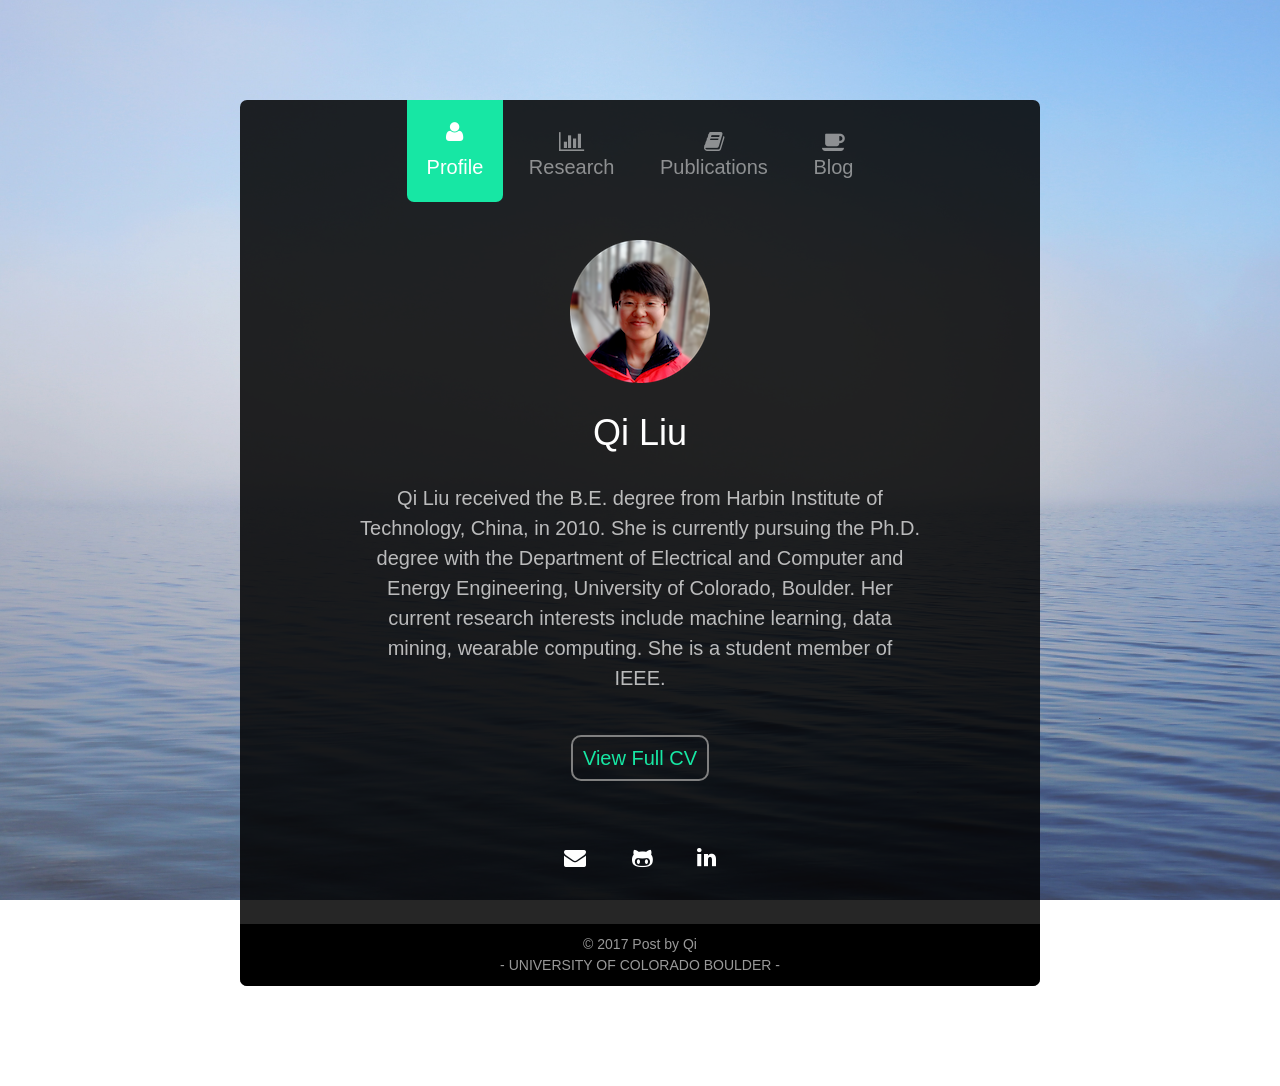
==== index.html @ c2b2d117 "qi web" ====
<!DOCTYPE html>
<!--[if lt IE 7]>      <html class="no-js lt-ie9 lt-ie8 lt-ie7"> <![endif]-->
<!--[if IE 7]>         <html class="no-js lt-ie9 lt-ie8"> <![endif]-->
<!--[if IE 8]>         <html class="no-js lt-ie9"> <![endif]-->
<!--[if gt IE 8]><!-->
<html class="no-js" lang="en">
<!--<![endif]-->

<head>
	<meta charset="utf-8">
	<meta http-equiv="X-UA-Compatible" content="IE=edge">
	<title>Qi Liu</title>
	<meta name="viewport" content="width=device-width, initial-scale=1">
	<!--
	<meta name="description" content="Free HTML5 Website Template by FreeHTML5.co" />
	<meta name="keywords" content="free html5, free template, free bootstrap, free website template, html5, css3, mobile first, responsive" />
	<meta name="author" content="FreeHTML5.co" />
	 -->

	<!-- Facebook and Twitter integration
	<meta property="og:title" content="" />
	<meta property="og:image" content="" />
	<meta property="og:url" content="" />
	<meta property="og:site_name" content="" />
	<meta property="og:description" content="" />
	<meta name="twitter:title" content="" />
	<meta name="twitter:image" content="" />
	<meta name="twitter:url" content="" />
	<meta name="twitter:card" content="" />
	-->

	<!-- Place favicon.ico and apple-touch-icon.png in the root directory -->
	<link rel="shortcut icon" href="images/bunny.png">

	<!-- <link href='https://fonts.googleapis.com/css?family=Work+Sans:400,300,600,400italic,700' rel='stylesheet' type='text/css'> -->

	<!-- Animate.css -->
	<link rel="stylesheet" href="css/animate.css">
	<!-- Icomoon Icon Fonts-->
	<link rel="stylesheet" href="css/icomoon.css">
	<!-- Bootstrap  -->
	<link rel="stylesheet" href="css/bootstrap.css">
	<!-- Theme style  -->
	<link rel="stylesheet" href="css/style.css">
	<!--  DIY style-->
	<link rel="stylesheet" href="css/diy.css">

	<!-- Modernizr JS -->
	<script src="js/modernizr-2.6.2.min.js"></script>
	<!-- FOR IE9 below -->
	<!--[if lt IE 9]>
	<script src="js/respond.min.js"></script>
	<![endif]-->

</head>

<body style="background-image: url(images/bg5.jpg);">

	<div id="fh5co-main">
		<div class="fh5co-tab-wrap">
			<ul class="fh5co-tab-menu">
				<li class="active"><a href="#" data-tab="1"><span class="icon icon-user"></span><span class="menu-text">Profile</span></a></li>
				<li><a href="#" data-tab="2"><span class="icon icon-bar-chart"></span><span class="menu-text">Research</span></a></li>
				<li><a href="#" data-tab="3"><span class="icon icon-book"></span><span class="menu-text">Publications</span></a></li>
				<li><a href="#" data-tab="4" data-pie="yes"><span class="icon icon-coffee"></span><span class="menu-text">Blog</span></a></li>
			</ul>

			<!--  ------------------------------------profile section-----------------------------------------  -->
			<div class="fh5co-tab-content active" data-content="1">
				<div class="fh5co-content-inner text-center">
					<div id="aboutMe" class="row row-bottom-padded-sm">
						<div class="col-md-12">
							<figure>
								<img src="images/profile_img.png" alt="profile image">
							</figure>
							<h1>Qi Liu</h1>
							<p>Qi Liu received the B.E. degree from Harbin Institute of Technology, China, in 2010. She is currently
								pursuing the Ph.D. degree with the Department of Electrical and Computer and Energy Engineering,
								University of Colorado, Boulder. Her current research interests include machine learning, data
								mining, wearable computing. She is a student member of IEEE.</p>
						</div>
					</div>
					<div id="cv_row" class="row">
						<div class="col-md-12 fh5co-counter">
							<a id="cv" href="Qi_Resume.pdf" target="_blank">View Full CV</a>
							<!-- <div class="fh5co-number fh5co-left">10</div>
							<div class="fh5co-text">
								<h3 class="border-bottom">Years of experience in Web Design</h3>
								<p>Far far away, behind the word mountains, far from the countries.</p>
							</div> -->
						</div>
					</div>
					<ul id="social_section" class="fh5co-social">
						<li><a href="mailto: qi.liu@colorado.edu"><i class="icon-envelope"></i></a></li>
						<li><a href="https://github.com/mira67" target="_blank"><i class="icon-github-alt"></i></a></li>
						<li><a href="https://www.linkedin.com/in/67liu/" target="_blank"><i class="icon-linkedin"></i></a></li>
					</ul>
				</div>
			</div>
			<!--  -----------------------------------------------research section---------------------------------------------------------------------- -->
			<div class="fh5co-tab-content" data-content="2">
				<div class="fh5co-content-inner">
					<div class="row">
						<div class="col-md-12">
							<p id="words">"If we knew what we were doing, it wouldn't be called research, would it?"<br> - Albert Einstein</p>

							<div class="fh5co-feature">
								<div class="fh5co-icon">
									<i class="icon-leaf"></i>
								</div>
								<div class="fh5co-text">
									<h2>2016-2017</h2>
									<h3 id="research1_h3" class="researches_h3">ANOMALY DETECTION AND IN LARGE-SCALE PHOTOVOLTAIC SYSTEMS</h3>
									<p id="research1" class="research_summary">Accurate anomaly diagnosis is essential for reducing operation and maintenance cost, while improving
										safety and reliability of large-scale photovoltaic (PV) systems. Although many methods have
										been proposed, they either require extra sensing devices or suffer from high false alarm rates.
										In this work, we present a cost-effective hierarchical context-aware method for string-level
										anomaly diagnosis in large-scale PV systems. The proposed approach is based on unsupervised
										machine learning techniques and requires no additional hardware support beyond widely adopted
										supervisory control and data acquisition (SCADA) system. The effectiveness and efficiency of
										our proposed approach are evaluated with a 40 MW PV system. The experimental results demonstrate
										that the proposed approach can support string-level anomaly diagnosis with high accuracy and
										provide sufficient lead time for daily maintenance.
										<img class="research_img" src="images/pvsystem.jpg">
										<img class="research_img" src="images/framework.jpg">
									</p>
								</div>
							</div>

							<div class="fh5co-feature">
								<div class="fh5co-icon">
									<i class="icon-leaf"></i>
								</div>
								<div class="fh5co-text">
									<h2>2015-2016</h2>
									<h3 id="research2_h3" class="researches_h3">CONDENSATE DATABASE FOR EFFICIENT ANOMALY DETECTION AND QUALITY
										 ASSURANCE OF MASSIVE REMOTELY SENSED DATA</h3>
									<p id="research2" class="research_summary">Massive amounts of remotely sensed data are being generated at an unprecedented rate, offering
										new opportunities for data-driven scientific discovery. However, due to the sheer volume of
										remotely sensed data and the lack of effective data analytics tools, most data remain in the
										dark, with little to no quality assurance and limited access to high-level analytical tools.
										Anomaly detection, which aims to find scenarios that differ from the norm, is of particular
										importance when analyzing remotely sensed data. However, most previous work has focused on
										identifying individual anomalies, and required prior knowledge of the ground truth for supervised
										learning. In this work, we propose an unsupervised anomaly detection framework that requires
										no prior knowledge and is capable of detecting anomalous events, which we define as groups
										of outlier objects differing contextually from their spatial and temporal neighbors. We demonstrate
										the effectiveness and efficiency of the proposed framework using two satellite datasets. With
										this framework, we have successfully identified significant data quality issues and natural
										events that were subsequently validated by domain experts.
										<img class="research_img" src="images/anomalytypes.jpg">
									</p>
								</div>
							</div>

							<div class="fh5co-feature">
								<div class="fh5co-icon">
									<i class="icon-leaf"></i>
								</div>
								<div class="fh5co-text">
									<h2>2013-2015</h2>
									<h3 id="research3_h3" class="researches_h3">LOW-POWER DESIGN FOR WEARABLES</h3>
									<p id="research3" class="research_summary">Wearables target one order of magnitude form factor reduction compared with mainstream mobile
										phones, and offer the potential of providing ubiquitous, personalized services to end users.
										However, aggressive reduction in size imposes serious limits on battery capacity for wearable
										devices. In this work, we address the energy challenges faced by wearable sensing technologies,
										with a primary focus on the most widely used wearable sensors: MEMS-based inertial measurement
										units (IMUs), such as accelerometers and gyroscopes. We first discuss technologies needed to
										solve the power and energy consumption challenges for wearables and then propose two data processing
										schemes using collaborative processing and compressive sensing to reduce power consumption
										for wearables. The effectiveness of the proposed data processing schemes is evaluated using
										the application of quaternion computation. The result shows that compressive sensing reduces
										wearable device power use by 47%, collaborative processing reduces energy consumption by 54%.<br>										Miniature MEMS-based motion sensors enable portable high-precision kinematic analysis, but
										suffer from high energy consumption hence short battery lifetime, especially for continued
										online analysis for running. This paper presents Gazelle, a wearable online analysis system
										for running that is compact, lightweight, accurate, and highly energy efficient; intended for
										runners of all levels. To enable long-term maintenance-free mobile analysis for running, Sparse
										Adaptive Sensing (SAS) is proposed, which selectively identifies the best sampling points to
										maintain high accuracy while greatly reducing sensing and analysis energy overheads. Experimental
										results demonstrate 97.7% accuracy with 76.9% to 99% reduced energy consumption (83.6% average
										reduction under real-world testing) – a one-order-of-magnitude improvement over existing solutions.
										SAS enables > 200 days of continuous high-precision operation using only a coin-cell battery.
										<img class="research_img" src="images/architecture.jpg">
									</p>
								</div>
							</div>

						</div>

					</div>
				</div>
			</div>
			<!-- ---------------------------------------------publication section----------------------------------------------------------------------- -->
			<div class="fh5co-tab-content" data-content="3">
				<div class="fh5co-content-inner">
					<div class="row">
						<div class="col-md-12">

							<h3><a id="publications" href="https://scholar.google.com/citations?user=LMJOBscAAAAJ&hl=en" target="_blank">Google Scholar</a></h3>

							<div class="fh5co-feature">
								<div class="fh5co-icon">
									<i class="icon-pencil"></i>
								</div>
								<div class="fh5co-text">
									<h2>Sept 2017</h2>
									<p class="publications_title">Gazelle: Energy-Efficient Wearable Analysis for Running</p>
								</div>
							</div>

							<div class="fh5co-feature">
								<div class="fh5co-icon">
									<i class="icon-pencil"></i>
								</div>
								<div class="fh5co-text">
									<h2>Apr 2017</h2>
									<p class="publications_title">Applying High-Resolution Visible Imagery to Satellite Melt Pond Fraction Retrieval: A Neural
										Network Approach</p>
								</div>
							</div>

							<div class="fh5co-feature">
								<div class="fh5co-icon">
									<i class="icon-pencil"></i>
								</div>
								<div class="fh5co-text">
									<h2>Feb 2017</h2>
									<p class="publications_title">Unsupervised detection of contextual anomaly in remotely sensed data</p>
								</div>
							</div>

							<div class="fh5co-feature">
								<div class="fh5co-icon">
									<i class="icon-pencil"></i>
								</div>
								<div class="fh5co-text">
									<h2>Feb 2016</h2>
									<p class="publications_title">Demonstrating Condensed Massive Satellite Datasets for Rapid Data Exploration: The MODIS Land
										Surface Temperatures of Antarctica</p>
								</div>
							</div>

							<div class="fh5co-feature">
								<div class="fh5co-icon">
									<i class="icon-pencil"></i>
								</div>
								<div class="fh5co-text">
									<h2>Feb 2016</h2>
									<p class="publications_title">An Unsupervised Anomalous Event Detection and Interactive Analysis Framework for Large-scale
										Satellite Data</p>
								</div>
							</div>

							<div class="fh5co-feature">
								<div class="fh5co-icon">
									<i class="icon-pencil"></i>
								</div>
								<div class="fh5co-text">
									<h2>Dec 2015</h2>
									<p class="publications_title">Condensing Massive Satellite Datasets For Rapid Interactive Analysis</p>
								</div>
							</div>

							<div class="fh5co-feature">
								<div class="fh5co-icon">
									<i class="icon-pencil"></i>
								</div>
								<div class="fh5co-text">
									<h2>Jan 2015</h2>
									<p class="publications_title">Data sensing and analysis: Challenges for wearables</p>
								</div>
							</div>

							<div class="fh5co-feature">
								<div class="fh5co-icon">
									<i class="icon-pencil"></i>
								</div>
								<div class="fh5co-text">
									<h2>Dec 2014</h2>
									<p class="publications_title">The Condensate Database for Big Data Analysis</p>
								</div>
							</div>

							<div class="fh5co-feature">
								<div class="fh5co-icon">
									<i class="icon-pencil"></i>
								</div>
								<div class="fh5co-text">
									<h2>Feb 2011</h2>
									<p class="publications_title">Olfaction and hearing based mobile robot navigation for odor/sound source search</p>
								</div>
							</div>

							<div class="fh5co-feature">
								<div class="fh5co-icon">
									<i class="icon-pencil"></i>
								</div>
								<div class="fh5co-text">
									<h2>Jan 2011</h2>
									<p class="publications_title">A wireless electronic nose system using a Fe2O3 gas sensing array and least squares support
										vector regression</p>
								</div>
							</div>

						</div>

					</div>
				</div>
			</div>
			<!--  -------------------------------------------------------blog section------------------------------------------------------------ -->
			<div class="fh5co-tab-content" data-content="4">
				<div class="fh5co-content-inner">
					<div class="row">
						<div>
							<p>Feb 9, 2017</p>
							<h3>My Daddy Said:</h3>
							<p><i>"胸如浩海, 心若止水, 进则有度, 退则有序, 体为本."</i></p>
						</div>
					</div>
				</div>
			</div>
		</div>
		<!-- ------------------------------footer---------------------------------------------------  -->
		<footer id="fh5co-footer">
			<div class="row">
				<div class="col-md-6 col-md-offset-3 text-center">
					<small>
						<p id="cu">&copy; 2017 Post by Qi<br>
						- UNIVERSITY OF COLORADO BOULDER -</p>
					</small>
				</div>
			</div>
		</footer>
	</div>

	<!-- jQuery -->
	<script src="js/jquery.min.js"></script>
	<!-- jQuery Easing -->
	<script src="js/jquery.easing.1.3.js"></script>
	<!-- Bootstrap -->
	<script src="js/bootstrap.min.js"></script>
	<!-- Waypoints -->
	<script src="js/jquery.waypoints.min.js"></script>
	<!-- Easy PieChart -->
	<script src="js/jquery.easypiechart.min.js"></script>
	<!-- MAIN JS -->
	<script src="js/main.js"></script>
	<!-- diy js -->
	<script type="text/javascript" src="js/diy.js"></script>

</body>

</html>
---- css/icomoon.css ----
@font-face {
    font-family: 'icomoon';
    src:    url('fonts/icomoon.eot?195opb');
    src:    url('fonts/icomoon.eot?195opb#iefix') format('embedded-opentype'),
        url('fonts/icomoon.ttf?195opb') format('truetype'),
        url('fonts/icomoon.woff?195opb') format('woff'),
        url('fonts/icomoon.svg?195opb#icomoon') format('svg');
    font-weight: normal;
    font-style: normal;
}

[class^="icon-"], [class*=" icon-"] {
    /* use !important to prevent issues with browser extensions that change fonts */
    font-family: 'icomoon' !important;
    speak: none;
    font-style: normal;
    font-weight: normal;
    font-variant: normal;
    text-transform: none;
    line-height: 1;

    /* Better Font Rendering =========== */
    -webkit-font-smoothing: antialiased;
    -moz-osx-font-smoothing: grayscale;
}

.icon-glass:before {
    content: "\f000";
}
.icon-music:before {
    content: "\f001";
}
.icon-search:before {
    content: "\f002";
}
.icon-envelope-o:before {
    content: "\f003";
}
.icon-heart:before {
    content: "\f004";
}
.icon-star:before {
    content: "\f005";
}
.icon-star-o:before {
    content: "\f006";
}
.icon-user:before {
    content: "\f007";
}
.icon-film:before {
    content: "\f008";
}
.icon-th-large:before {
    content: "\f009";
}
.icon-th:before {
    content: "\f00a";
}
.icon-th-list:before {
    content: "\f00b";
}
.icon-check:before {
    content: "\f00c";
}
.icon-close:before {
    content: "\f00d";
}
.icon-remove:before {
    content: "\f00d";
}
.icon-times:before {
    content: "\f00d";
}
.icon-search-plus:before {
    content: "\f00e";
}
.icon-search-minus:before {
    content: "\f010";
}
.icon-power-off:before {
    content: "\f011";
}
.icon-signal:before {
    content: "\f012";
}
.icon-cog:before {
    content: "\f013";
}
.icon-gear:before {
    content: "\f013";
}
.icon-trash-o:before {
    content: "\f014";
}
.icon-home:before {
    content: "\f015";
}
.icon-file-o:before {
    content: "\f016";
}
.icon-clock-o:before {
    content: "\f017";
}
.icon-road:before {
    content: "\f018";
}
.icon-download:before {
    content: "\f019";
}
.icon-arrow-circle-o-down:before {
    content: "\f01a";
}
.icon-arrow-circle-o-up:before {
    content: "\f01b";
}
.icon-inbox:before {
    content: "\f01c";
}
.icon-play-circle-o:before {
    content: "\f01d";
}
.icon-repeat:before {
    content: "\f01e";
}
.icon-rotate-right:before {
    content: "\f01e";
}
.icon-refresh:before {
    content: "\f021";
}
.icon-list-alt:before {
    content: "\f022";
}
.icon-lock:before {
    content: "\f023";
}
.icon-flag:before {
    content: "\f024";
}
.icon-headphones:before {
    content: "\f025";
}
.icon-volume-off:before {
    content: "\f026";
}
.icon-volume-down:before {
    content: "\f027";
}
.icon-volume-up:before {
    content: "\f028";
}
.icon-qrcode:before {
    content: "\f029";
}
.icon-barcode:before {
    content: "\f02a";
}
.icon-tag:before {
    content: "\f02b";
}
.icon-tags:before {
    content: "\f02c";
}
.icon-book:before {
    content: "\f02d";
}
.icon-bookmark:before {
    content: "\f02e";
}
.icon-print:before {
    content: "\f02f";
}
.icon-camera:before {
    content: "\f030";
}
.icon-font:before {
    content: "\f031";
}
.icon-bold:before {
    content: "\f032";
}
.icon-italic:before {
    content: "\f033";
}
.icon-text-height:before {
    content: "\f034";
}
.icon-text-width:before {
    content: "\f035";
}
.icon-align-left:before {
    content: "\f036";
}
.icon-align-center:before {
    content: "\f037";
}
.icon-align-right:before {
    content: "\f038";
}
.icon-align-justify:before {
    content: "\f039";
}
.icon-list:before {
    content: "\f03a";
}
.icon-dedent:before {
    content: "\f03b";
}
.icon-outdent:before {
    content: "\f03b";
}
.icon-indent:before {
    content: "\f03c";
}
.icon-video-camera:before {
    content: "\f03d";
}
.icon-image:before {
    content: "\f03e";
}
.icon-photo:before {
    content: "\f03e";
}
.icon-picture-o:before {
    content: "\f03e";
}
.icon-pencil:before {
    content: "\f040";
}
.icon-map-marker:before {
    content: "\f041";
}
.icon-adjust:before {
    content: "\f042";
}
.icon-tint:before {
    content: "\f043";
}
.icon-edit:before {
    content: "\f044";
}
.icon-pencil-square-o:before {
    content: "\f044";
}
.icon-share-square-o:before {
    content: "\f045";
}
.icon-check-square-o:before {
    content: "\f046";
}
.icon-arrows:before {
    content: "\f047";
}
.icon-step-backward:before {
    content: "\f048";
}
.icon-fast-backward:before {
    content: "\f049";
}
.icon-backward:before {
    content: "\f04a";
}
.icon-play:before {
    content: "\f04b";
}
.icon-pause:before {
    content: "\f04c";
}
.icon-stop:before {
    content: "\f04d";
}
.icon-forward:before {
    content: "\f04e";
}
.icon-fast-forward:before {
    content: "\f050";
}
.icon-step-forward:before {
    content: "\f051";
}
.icon-eject:before {
    content: "\f052";
}
.icon-chevron-left:before {
    content: "\f053";
}
.icon-chevron-right:before {
    content: "\f054";
}
.icon-plus-circle:before {
    content: "\f055";
}
.icon-minus-circle:before {
    content: "\f056";
}
.icon-times-circle:before {
    content: "\f057";
}
.icon-check-circle:before {
    content: "\f058";
}
.icon-question-circle:before {
    content: "\f059";
}
.icon-info-circle:before {
    content: "\f05a";
}
.icon-crosshairs:before {
    content: "\f05b";
}
.icon-times-circle-o:before {
    content: "\f05c";
}
.icon-check-circle-o:before {
    content: "\f05d";
}
.icon-ban:before {
    content: "\f05e";
}
.icon-arrow-left:before {
    content: "\f060";
}
.icon-arrow-right:before {
    content: "\f061";
}
.icon-arrow-up:before {
    content: "\f062";
}
.icon-arrow-down:before {
    content: "\f063";
}
.icon-mail-forward:before {
    content: "\f064";
}
.icon-share:before {
    content: "\f064";
}
.icon-expand:before {
    content: "\f065";
}
.icon-compress:before {
    content: "\f066";
}
.icon-plus:before {
    content: "\f067";
}
.icon-minus:before {
    content: "\f068";
}
.icon-asterisk:before {
    content: "\f069";
}
.icon-exclamation-circle:before {
    content: "\f06a";
}
.icon-gift:before {
    content: "\f06b";
}
.icon-leaf:before {
    content: "\f06c";
}
.icon-fire:before {
    content: "\f06d";
}
.icon-eye:before {
    content: "\f06e";
}
.icon-eye-slash:before {
    content: "\f070";
}
.icon-exclamation-triangle:before {
    content: "\f071";
}
.icon-warning:before {
    content: "\f071";
}
.icon-plane:before {
    content: "\f072";
}
.icon-calendar:before {
    content: "\f073";
}
.icon-random:before {
    content: "\f074";
}
.icon-comment:before {
    content: "\f075";
}
.icon-magnet:before {
    content: "\f076";
}
.icon-chevron-up:before {
    content: "\f077";
}
.icon-chevron-down:before {
    content: "\f078";
}
.icon-retweet:before {
    content: "\f079";
}
.icon-shopping-cart:before {
    content: "\f07a";
}
.icon-folder:before {
    content: "\f07b";
}
.icon-folder-open:before {
    content: "\f07c";
}
.icon-arrows-v:before {
    content: "\f07d";
}
.icon-arrows-h:before {
    content: "\f07e";
}
.icon-bar-chart:before {
    content: "\f080";
}
.icon-bar-chart-o:before {
    content: "\f080";
}
.icon-twitter-square:before {
    content: "\f081";
}
.icon-facebook-square:before {
    content: "\f082";
}
.icon-camera-retro:before {
    content: "\f083";
}
.icon-key:before {
    content: "\f084";
}
.icon-cogs:before {
    content: "\f085";
}
.icon-gears:before {
    content: "\f085";
}
.icon-comments:before {
    content: "\f086";
}
.icon-thumbs-o-up:before {
    content: "\f087";
}
.icon-thumbs-o-down:before {
    content: "\f088";
}
.icon-star-half:before {
    content: "\f089";
}
.icon-heart-o:before {
    content: "\f08a";
}
.icon-sign-out:before {
    content: "\f08b";
}
.icon-linkedin-square:before {
    content: "\f08c";
}
.icon-thumb-tack:before {
    content: "\f08d";
}
.icon-external-link:before {
    content: "\f08e";
}
.icon-sign-in:before {
    content: "\f090";
}
.icon-trophy:before {
    content: "\f091";
}
.icon-github-square:before {
    content: "\f092";
}
.icon-upload:before {
    content: "\f093";
}
.icon-lemon-o:before {
    content: "\f094";
}
.icon-phone:before {
    content: "\f095";
}
.icon-square-o:before {
    content: "\f096";
}
.icon-bookmark-o:before {
    content: "\f097";
}
.icon-phone-square:before {
    content: "\f098";
}
.icon-twitter:before {
    content: "\f099";
}
.icon-facebook:before {
    content: "\f09a";
}
.icon-facebook-f:before {
    content: "\f09a";
}
.icon-github:before {
    content: "\f09b";
}
.icon-unlock:before {
    content: "\f09c";
}
.icon-credit-card:before {
    content: "\f09d";
}
.icon-feed:before {
    content: "\f09e";
}
.icon-rss:before {
    content: "\f09e";
}
.icon-hdd-o:before {
    content: "\f0a0";
}
.icon-bullhorn:before {
    content: "\f0a1";
}
.icon-bell-o:before {
    content: "\f0a2";
}
.icon-certificate:before {
    content: "\f0a3";
}
.icon-hand-o-right:before {
    content: "\f0a4";
}
.icon-hand-o-left:before {
    content: "\f0a5";
}
.icon-hand-o-up:before {
    content: "\f0a6";
}
.icon-hand-o-down:before {
    content: "\f0a7";
}
.icon-arrow-circle-left:before {
    content: "\f0a8";
}
.icon-arrow-circle-right:before {
    content: "\f0a9";
}
.icon-arrow-circle-up:before {
    content: "\f0aa";
}
.icon-arrow-circle-down:before {
    content: "\f0ab";
}
.icon-globe:before {
    content: "\f0ac";
}
.icon-wrench:before {
    content: "\f0ad";
}
.icon-tasks:before {
    content: "\f0ae";
}
.icon-filter:before {
    content: "\f0b0";
}
.icon-briefcase:before {
    content: "\f0b1";
}
.icon-arrows-alt:before {
    content: "\f0b2";
}
.icon-group:before {
    content: "\f0c0";
}
.icon-users:before {
    content: "\f0c0";
}
.icon-chain:before {
    content: "\f0c1";
}
.icon-link:before {
    content: "\f0c1";
}
.icon-cloud:before {
    content: "\f0c2";
}
.icon-flask:before {
    content: "\f0c3";
}
.icon-cut:before {
    content: "\f0c4";
}
.icon-scissors:before {
    content: "\f0c4";
}
.icon-copy:before {
    content: "\f0c5";
}
.icon-files-o:before {
    content: "\f0c5";
}
.icon-paperclip:before {
    content: "\f0c6";
}
.icon-floppy-o:before {
    content: "\f0c7";
}
.icon-save:before {
    content: "\f0c7";
}
.icon-square:before {
    content: "\f0c8";
}
.icon-bars:before {
    content: "\f0c9";
}
.icon-navicon:before {
    content: "\f0c9";
}
.icon-reorder:before {
    content: "\f0c9";
}
.icon-list-ul:before {
    content: "\f0ca";
}
.icon-list-ol:before {
    content: "\f0cb";
}
.icon-strikethrough:before {
    content: "\f0cc";
}
.icon-underline:before {
    content: "\f0cd";
}
.icon-table:before {
    content: "\f0ce";
}
.icon-magic:before {
    content: "\f0d0";
}
.icon-truck:before {
    content: "\f0d1";
}
.icon-pinterest:before {
    content: "\f0d2";
}
.icon-pinterest-square:before {
    content: "\f0d3";
}
.icon-google-plus-square:before {
    content: "\f0d4";
}
.icon-google-plus:before {
    content: "\f0d5";
}
.icon-money:before {
    content: "\f0d6";
}
.icon-caret-down:before {
    content: "\f0d7";
}
.icon-caret-up:before {
    content: "\f0d8";
}
.icon-caret-left:before {
    content: "\f0d9";
}
.icon-caret-right:before {
    content: "\f0da";
}
.icon-columns:before {
    content: "\f0db";
}
.icon-sort:before {
    content: "\f0dc";
}
.icon-unsorted:before {
    content: "\f0dc";
}
.icon-sort-desc:before {
    content: "\f0dd";
}
.icon-sort-down:before {
    content: "\f0dd";
}
.icon-sort-asc:before {
    content: "\f0de";
}
.icon-sort-up:before {
    content: "\f0de";
}
.icon-envelope:before {
    content: "\f0e0";
}
.icon-linkedin:before {
    content: "\f0e1";
}
.icon-rotate-left:before {
    content: "\f0e2";
}
.icon-undo:before {
    content: "\f0e2";
}
.icon-gavel:before {
    content: "\f0e3";
}
.icon-legal:before {
    content: "\f0e3";
}
.icon-dashboard:before {
    content: "\f0e4";
}
.icon-tachometer:before {
    content: "\f0e4";
}
.icon-comment-o:before {
    content: "\f0e5";
}
.icon-comments-o:before {
    content: "\f0e6";
}
.icon-bolt:before {
    content: "\f0e7";
}
.icon-flash:before {
    content: "\f0e7";
}
.icon-sitemap:before {
    content: "\f0e8";
}
.icon-umbrella:before {
    content: "\f0e9";
}
.icon-clipboard:before {
    content: "\f0ea";
}
.icon-paste:before {
    content: "\f0ea";
}
.icon-lightbulb-o:before {
    content: "\f0eb";
}
.icon-exchange:before {
    content: "\f0ec";
}
.icon-cloud-download:before {
    content: "\f0ed";
}
.icon-cloud-upload:before {
    content: "\f0ee";
}
.icon-user-md:before {
    content: "\f0f0";
}
.icon-stethoscope:before {
    content: "\f0f1";
}
.icon-suitcase:before {
    content: "\f0f2";
}
.icon-bell:before {
    content: "\f0f3";
}
.icon-coffee:before {
    content: "\f0f4";
}
.icon-cutlery:before {
    content: "\f0f5";
}
.icon-file-text-o:before {
    content: "\f0f6";
}
.icon-building-o:before {
    content: "\f0f7";
}
.icon-hospital-o:before {
    content: "\f0f8";
}
.icon-ambulance:before {
    content: "\f0f9";
}
.icon-medkit:before {
    content: "\f0fa";
}
.icon-fighter-jet:before {
    content: "\f0fb";
}
.icon-beer:before {
    content: "\f0fc";
}
.icon-h-square:before {
    content: "\f0fd";
}
.icon-plus-square:before {
    content: "\f0fe";
}
.icon-angle-double-left:before {
    content: "\f100";
}
.icon-angle-double-right:before {
    content: "\f101";
}
.icon-angle-double-up:before {
    content: "\f102";
}
.icon-angle-double-down:before {
    content: "\f103";
}
.icon-angle-left:before {
    content: "\f104";
}
.icon-angle-right:before {
    content: "\f105";
}
.icon-angle-up:before {
    content: "\f106";
}
.icon-angle-down:before {
    content: "\f107";
}
.icon-desktop:before {
    content: "\f108";
}
.icon-laptop:before {
    content: "\f109";
}
.icon-tablet:before {
    content: "\f10a";
}
.icon-mobile:before {
    content: "\f10b";
}
.icon-mobile-phone:before {
    content: "\f10b";
}
.icon-circle-o:before {
    content: "\f10c";
}
.icon-quote-left:before {
    content: "\f10d";
}
.icon-quote-right:before {
    content: "\f10e";
}
.icon-spinner:before {
    content: "\f110";
}
.icon-circle:before {
    content: "\f111";
}
.icon-mail-reply:before {
    content: "\f112";
}
.icon-reply:before {
    content: "\f112";
}
.icon-github-alt:before {
    content: "\f113";
}
.icon-folder-o:before {
    content: "\f114";
}
.icon-folder-open-o:before {
    content: "\f115";
}
.icon-smile-o:before {
    content: "\f118";
}
.icon-frown-o:before {
    content: "\f119";
}
.icon-meh-o:before {
    content: "\f11a";
}
.icon-gamepad:before {
    content: "\f11b";
}
.icon-keyboard-o:before {
    content: "\f11c";
}
.icon-flag-o:before {
    content: "\f11d";
}
.icon-flag-checkered:before {
    content: "\f11e";
}
.icon-terminal:before {
    content: "\f120";
}
.icon-code:before {
    content: "\f121";
}
.icon-mail-reply-all:before {
    content: "\f122";
}
.icon-reply-all:before {
    content: "\f122";
}
.icon-star-half-empty:before {
    content: "\f123";
}
.icon-star-half-full:before {
    content: "\f123";
}
.icon-star-half-o:before {
    content: "\f123";
}
.icon-location-arrow:before {
    content: "\f124";
}
.icon-crop:before {
    content: "\f125";
}
.icon-code-fork:before {
    content: "\f126";
}
.icon-chain-broken:before {
    content: "\f127";
}
.icon-unlink:before {
    content: "\f127";
}
.icon-question:before {
    content: "\f128";
}
.icon-info:before {
    content: "\f129";
}
.icon-exclamation:before {
    content: "\f12a";
}
.icon-superscript:before {
    content: "\f12b";
}
.icon-subscript:before {
    content: "\f12c";
}
.icon-eraser:before {
    content: "\f12d";
}
.icon-puzzle-piece:before {
    content: "\f12e";
}
.icon-microphone:before {
    content: "\f130";
}
.icon-microphone-slash:before {
    content: "\f131";
}
.icon-shield:before {
    content: "\f132";
}
.icon-calendar-o:before {
    content: "\f133";
}
.icon-fire-extinguisher:before {
    content: "\f134";
}
.icon-rocket:before {
    content: "\f135";
}
.icon-maxcdn:before {
    content: "\f136";
}
.icon-chevron-circle-left:before {
    content: "\f137";
}
.icon-chevron-circle-right:before {
    content: "\f138";
}
.icon-chevron-circle-up:before {
    content: "\f139";
}
.icon-chevron-circle-down:before {
    content: "\f13a";
}
.icon-html5:before {
    content: "\f13b";
}
.icon-css3:before {
    content: "\f13c";
}
.icon-anchor:before {
    content: "\f13d";
}
.icon-unlock-alt:before {
    content: "\f13e";
}
.icon-bullseye:before {
    content: "\f140";
}
.icon-ellipsis-h:before {
    content: "\f141";
}
.icon-ellipsis-v:before {
    content: "\f142";
}
.icon-rss-square:before {
    content: "\f143";
}
.icon-play-circle:before {
    content: "\f144";
}
.icon-ticket:before {
    content: "\f145";
}
.icon-minus-square:before {
    content: "\f146";
}
.icon-minus-square-o:before {
    content: "\f147";
}
.icon-level-up:before {
    content: "\f148";
}
.icon-level-down:before {
    content: "\f149";
}
.icon-check-square:before {
    content: "\f14a";
}
.icon-pencil-square:before {
    content: "\f14b";
}
.icon-external-link-square:before {
    content: "\f14c";
}
.icon-share-square:before {
    content: "\f14d";
}
.icon-compass:before {
    content: "\f14e";
}
.icon-caret-square-o-down:before {
    content: "\f150";
}
.icon-toggle-down:before {
    content: "\f150";
}
.icon-caret-square-o-up:before {
    content: "\f151";
}
.icon-toggle-up:before {
    content: "\f151";
}
.icon-caret-square-o-right:before {
    content: "\f152";
}
.icon-toggle-right:before {
    content: "\f152";
}
.icon-eur:before {
    content: "\f153";
}
.icon-euro:before {
    content: "\f153";
}
.icon-gbp:before {
    content: "\f154";
}
.icon-dollar:before {
    content: "\f155";
}
.icon-usd:before {
    content: "\f155";
}
.icon-inr:before {
    content: "\f156";
}
.icon-rupee:before {
    content: "\f156";
}
.icon-cny:before {
    content: "\f157";
}
.icon-jpy:before {
    content: "\f157";
}
.icon-rmb:before {
    content: "\f157";
}
.icon-yen:before {
    content: "\f157";
}
.icon-rouble:before {
    content: "\f158";
}
.icon-rub:before {
    content: "\f158";
}
.icon-ruble:before {
    content: "\f158";
}
.icon-krw:before {
    content: "\f159";
}
.icon-won:before {
    content: "\f159";
}
.icon-bitcoin:before {
    content: "\f15a";
}
.icon-btc:before {
    content: "\f15a";
}
.icon-file:before {
    content: "\f15b";
}
.icon-file-text:before {
    content: "\f15c";
}
.icon-sort-alpha-asc:before {
    content: "\f15d";
}
.icon-sort-alpha-desc:before {
    content: "\f15e";
}
.icon-sort-amount-asc:before {
    content: "\f160";
}
.icon-sort-amount-desc:before {
    content: "\f161";
}
.icon-sort-numeric-asc:before {
    content: "\f162";
}
.icon-sort-numeric-desc:before {
    content: "\f163";
}
.icon-thumbs-up:before {
    content: "\f164";
}
.icon-thumbs-down:before {
    content: "\f165";
}
.icon-youtube-square:before {
    content: "\f166";
}
.icon-youtube:before {
    content: "\f167";
}
.icon-xing:before {
    content: "\f168";
}
.icon-xing-square:before {
    content: "\f169";
}
.icon-youtube-play:before {
    content: "\f16a";
}
.icon-dropbox:before {
    content: "\f16b";
}
.icon-stack-overflow:before {
    content: "\f16c";
}
.icon-instagram:before {
    content: "\f16d";
}
.icon-flickr:before {
    content: "\f16e";
}
.icon-adn:before {
    content: "\f170";
}
.icon-bitbucket:before {
    content: "\f171";
}
.icon-bitbucket-square:before {
    content: "\f172";
}
.icon-tumblr:before {
    content: "\f173";
}
.icon-tumblr-square:before {
    content: "\f174";
}
.icon-long-arrow-down:before {
    content: "\f175";
}
.icon-long-arrow-up:before {
    content: "\f176";
}
.icon-long-arrow-left:before {
    content: "\f177";
}
.icon-long-arrow-right:before {
    content: "\f178";
}
.icon-apple:before {
    content: "\f179";
}
.icon-windows:before {
    content: "\f17a";
}
.icon-android:before {
    content: "\f17b";
}
.icon-linux:before {
    content: "\f17c";
}
.icon-dribbble:before {
    content: "\f17d";
}
.icon-skype:before {
    content: "\f17e";
}
.icon-foursquare:before {
    content: "\f180";
}
.icon-trello:before {
    content: "\f181";
}
.icon-female:before {
    content: "\f182";
}
.icon-male:before {
    content: "\f183";
}
.icon-gittip:before {
    content: "\f184";
}
.icon-gratipay:before {
    content: "\f184";
}
.icon-sun-o:before {
    content: "\f185";
}
.icon-moon-o:before {
    content: "\f186";
}
.icon-archive:before {
    content: "\f187";
}
.icon-bug:before {
    content: "\f188";
}
.icon-vk:before {
    content: "\f189";
}
.icon-weibo:before {
    content: "\f18a";
}
.icon-renren:before {
    content: "\f18b";
}
.icon-pagelines:before {
    content: "\f18c";
}
.icon-stack-exchange:before {
    content: "\f18d";
}
.icon-arrow-circle-o-right:before {
    content: "\f18e";
}
.icon-arrow-circle-o-left:before {
    content: "\f190";
}
.icon-caret-square-o-left:before {
    content: "\f191";
}
.icon-toggle-left:before {
    content: "\f191";
}
.icon-dot-circle-o:before {
    content: "\f192";
}
.icon-wheelchair:before {
    content: "\f193";
}
.icon-vimeo-square:before {
    content: "\f194";
}
.icon-try:before {
    content: "\f195";
}
.icon-turkish-lira:before {
    content: "\f195";
}
.icon-plus-square-o:before {
    content: "\f196";
}
.icon-space-shuttle:before {
    content: "\f197";
}
.icon-slack:before {
    content: "\f198";
}
.icon-envelope-square:before {
    content: "\f199";
}
.icon-wordpress:before {
    content: "\f19a";
}
.icon-openid:before {
    content: "\f19b";
}
.icon-bank:before {
    content: "\f19c";
}
.icon-institution:before {
    content: "\f19c";
}
.icon-university:before {
    content: "\f19c";
}
.icon-graduation-cap:before {
    content: "\f19d";
}
.icon-mortar-board:before {
    content: "\f19d";
}
.icon-yahoo:before {
    content: "\f19e";
}
.icon-google:before {
    content: "\f1a0";
}
.icon-reddit:before {
    content: "\f1a1";
}
.icon-reddit-square:before {
    content: "\f1a2";
}
.icon-stumbleupon-circle:before {
    content: "\f1a3";
}
.icon-stumbleupon:before {
    content: "\f1a4";
}
.icon-delicious:before {
    content: "\f1a5";
}
.icon-digg:before {
    content: "\f1a6";
}
.icon-pied-piper-pp:before {
    content: "\f1a7";
}
.icon-pied-piper-alt:before {
    content: "\f1a8";
}
.icon-drupal:before {
    content: "\f1a9";
}
.icon-joomla:before {
    content: "\f1aa";
}
.icon-language:before {
    content: "\f1ab";
}
.icon-fax:before {
    content: "\f1ac";
}
.icon-building:before {
    content: "\f1ad";
}
.icon-child:before {
    content: "\f1ae";
}
.icon-paw:before {
    content: "\f1b0";
}
.icon-spoon:before {
    content: "\f1b1";
}
.icon-cube:before {
    content: "\f1b2";
}
.icon-cubes:before {
    content: "\f1b3";
}
.icon-behance:before {
    content: "\f1b4";
}
.icon-behance-square:before {
    content: "\f1b5";
}
.icon-steam:before {
    content: "\f1b6";
}
.icon-steam-square:before {
    content: "\f1b7";
}
.icon-recycle:before {
    content: "\f1b8";
}
.icon-automobile:before {
    content: "\f1b9";
}
.icon-car:before {
    content: "\f1b9";
}
.icon-cab:before {
    content: "\f1ba";
}
.icon-taxi:before {
    content: "\f1ba";
}
.icon-tree:before {
    content: "\f1bb";
}
.icon-spotify:before {
    content: "\f1bc";
}
.icon-deviantart:before {
    content: "\f1bd";
}
.icon-soundcloud:before {
    content: "\f1be";
}
.icon-database:before {
    content: "\f1c0";
}
.icon-file-pdf-o:before {
    content: "\f1c1";
}
.icon-file-word-o:before {
    content: "\f1c2";
}
.icon-file-excel-o:before {
    content: "\f1c3";
}
.icon-file-powerpoint-o:before {
    content: "\f1c4";
}
.icon-file-image-o:before {
    content: "\f1c5";
}
.icon-file-photo-o:before {
    content: "\f1c5";
}
.icon-file-picture-o:before {
    content: "\f1c5";
}
.icon-file-archive-o:before {
    content: "\f1c6";
}
.icon-file-zip-o:before {
    content: "\f1c6";
}
.icon-file-audio-o:before {
    content: "\f1c7";
}
.icon-file-sound-o:before {
    content: "\f1c7";
}
.icon-file-movie-o:before {
    content: "\f1c8";
}
.icon-file-video-o:before {
    content: "\f1c8";
}
.icon-file-code-o:before {
    content: "\f1c9";
}
.icon-vine:before {
    content: "\f1ca";
}
.icon-codepen:before {
    content: "\f1cb";
}
.icon-jsfiddle:before {
    content: "\f1cc";
}
.icon-life-bouy:before {
    content: "\f1cd";
}
.icon-life-buoy:before {
    content: "\f1cd";
}
.icon-life-ring:before {
    content: "\f1cd";
}
.icon-life-saver:before {
    content: "\f1cd";
}
.icon-support:before {
    content: "\f1cd";
}
.icon-circle-o-notch:before {
    content: "\f1ce";
}
.icon-ra:before {
    content: "\f1d0";
}
.icon-rebel:before {
    content: "\f1d0";
}
.icon-resistance:before {
    content: "\f1d0";
}
.icon-empire:before {
    content: "\f1d1";
}
.icon-ge:before {
    content: "\f1d1";
}
.icon-git-square:before {
    content: "\f1d2";
}
.icon-git:before {
    content: "\f1d3";
}
.icon-hacker-news:before {
    content: "\f1d4";
}
.icon-y-combinator-square:before {
    content: "\f1d4";
}
.icon-yc-square:before {
    content: "\f1d4";
}
.icon-tencent-weibo:before {
    content: "\f1d5";
}
.icon-qq:before {
    content: "\f1d6";
}
.icon-wechat:before {
    content: "\f1d7";
}
.icon-weixin:before {
    content: "\f1d7";
}
.icon-paper-plane:before {
    content: "\f1d8";
}
.icon-send:before {
    content: "\f1d8";
}
.icon-paper-plane-o:before {
    content: "\f1d9";
}
.icon-send-o:before {
    content: "\f1d9";
}
.icon-history:before {
    content: "\f1da";
}
.icon-circle-thin:before {
    content: "\f1db";
}
.icon-header:before {
    content: "\f1dc";
}
.icon-paragraph:before {
    content: "\f1dd";
}
.icon-sliders:before {
    content: "\f1de";
}
.icon-share-alt:before {
    content: "\f1e0";
}
.icon-share-alt-square:before {
    content: "\f1e1";
}
.icon-bomb:before {
    content: "\f1e2";
}
.icon-futbol-o:before {
    content: "\f1e3";
}
.icon-soccer-ball-o:before {
    content: "\f1e3";
}
.icon-tty:before {
    content: "\f1e4";
}
.icon-binoculars:before {
    content: "\f1e5";
}
.icon-plug:before {
    content: "\f1e6";
}
.icon-slideshare:before {
    content: "\f1e7";
}
.icon-twitch:before {
    content: "\f1e8";
}
.icon-yelp:before {
    content: "\f1e9";
}
.icon-newspaper-o:before {
    content: "\f1ea";
}
.icon-wifi:before {
    content: "\f1eb";
}
.icon-calculator:before {
    content: "\f1ec";
}
.icon-paypal:before {
    content: "\f1ed";
}
.icon-google-wallet:before {
    content: "\f1ee";
}
.icon-cc-visa:before {
    content: "\f1f0";
}
.icon-cc-mastercard:before {
    content: "\f1f1";
}
.icon-cc-discover:before {
    content: "\f1f2";
}
.icon-cc-amex:before {
    content: "\f1f3";
}
.icon-cc-paypal:before {
    content: "\f1f4";
}
.icon-cc-stripe:before {
    content: "\f1f5";
}
.icon-bell-slash:before {
    content: "\f1f6";
}
.icon-bell-slash-o:before {
    content: "\f1f7";
}
.icon-trash:before {
    content: "\f1f8";
}
.icon-copyright:before {
    content: "\f1f9";
}
.icon-at:before {
    content: "\f1fa";
}
.icon-eyedropper:before {
    content: "\f1fb";
}
.icon-paint-brush:before {
    content: "\f1fc";
}
.icon-birthday-cake:before {
    content: "\f1fd";
}
.icon-area-chart:before {
    content: "\f1fe";
}
.icon-pie-chart:before {
    content: "\f200";
}
.icon-line-chart:before {
    content: "\f201";
}
.icon-lastfm:before {
    content: "\f202";
}
.icon-lastfm-square:before {
    content: "\f203";
}
.icon-toggle-off:before {
    content: "\f204";
}
.icon-toggle-on:before {
    content: "\f205";
}
.icon-bicycle:before {
    content: "\f206";
}
.icon-bus:before {
    content: "\f207";
}
.icon-ioxhost:before {
    content: "\f208";
}
.icon-angellist:before {
    content: "\f209";
}
.icon-cc:before {
    content: "\f20a";
}
.icon-ils:before {
    content: "\f20b";
}
.icon-shekel:before {
    content: "\f20b";
}
.icon-sheqel:before {
    content: "\f20b";
}
.icon-meanpath:before {
    content: "\f20c";
}
.icon-buysellads:before {
    content: "\f20d";
}
.icon-connectdevelop:before {
    content: "\f20e";
}
.icon-dashcube:before {
    content: "\f210";
}
.icon-forumbee:before {
    content: "\f211";
}
.icon-leanpub:before {
    content: "\f212";
}
.icon-sellsy:before {
    content: "\f213";
}
.icon-shirtsinbulk:before {
    content: "\f214";
}
.icon-simplybuilt:before {
    content: "\f215";
}
.icon-skyatlas:before {
    content: "\f216";
}
.icon-cart-plus:before {
    content: "\f217";
}
.icon-cart-arrow-down:before {
    content: "\f218";
}
.icon-diamond:before {
    content: "\f219";
}
.icon-ship:before {
    content: "\f21a";
}
.icon-user-secret:before {
    content: "\f21b";
}
.icon-motorcycle:before {
    content: "\f21c";
}
.icon-street-view:before {
    content: "\f21d";
}
.icon-heartbeat:before {
    content: "\f21e";
}
.icon-venus:before {
    content: "\f221";
}
.icon-mars:before {
    content: "\f222";
}
.icon-mercury:before {
    content: "\f223";
}
.icon-intersex:before {
    content: "\f224";
}
.icon-transgender:before {
    content: "\f224";
}
.icon-transgender-alt:before {
    content: "\f225";
}
.icon-venus-double:before {
    content: "\f226";
}
.icon-mars-double:before {
    content: "\f227";
}
.icon-venus-mars:before {
    content: "\f228";
}
.icon-mars-stroke:before {
    content: "\f229";
}
.icon-mars-stroke-v:before {
    content: "\f22a";
}
.icon-mars-stroke-h:before {
    content: "\f22b";
}
.icon-neuter:before {
    content: "\f22c";
}
.icon-genderless:before {
    content: "\f22d";
}
.icon-facebook-official:before {
    content: "\f230";
}
.icon-pinterest-p:before {
    content: "\f231";
}
.icon-whatsapp:before {
    content: "\f232";
}
.icon-server:before {
    content: "\f233";
}
.icon-user-plus:before {
    content: "\f234";
}
.icon-user-times:before {
    content: "\f235";
}
.icon-bed:before {
    content: "\f236";
}
.icon-hotel:before {
    content: "\f236";
}
.icon-viacoin:before {
    content: "\f237";
}
.icon-train:before {
    content: "\f238";
}
.icon-subway:before {
    content: "\f239";
}
.icon-medium:before {
    content: "\f23a";
}
.icon-y-combinator:before {
    content: "\f23b";
}
.icon-yc:before {
    content: "\f23b";
}
.icon-optin-monster:before {
    content: "\f23c";
}
.icon-opencart:before {
    content: "\f23d";
}
.icon-expeditedssl:before {
    content: "\f23e";
}
.icon-battery-4:before {
    content: "\f240";
}
.icon-battery-full:before {
    content: "\f240";
}
.icon-battery-3:before {
    content: "\f241";
}
.icon-battery-three-quarters:before {
    content: "\f241";
}
.icon-battery-2:before {
    content: "\f242";
}
.icon-battery-half:before {
    content: "\f242";
}
.icon-battery-1:before {
    content: "\f243";
}
.icon-battery-quarter:before {
    content: "\f243";
}
.icon-battery-0:before {
    content: "\f244";
}
.icon-battery-empty:before {
    content: "\f244";
}
.icon-mouse-pointer:before {
    content: "\f245";
}
.icon-i-cursor:before {
    content: "\f246";
}
.icon-object-group:before {
    content: "\f247";
}
.icon-object-ungroup:before {
    content: "\f248";
}
.icon-sticky-note:before {
    content: "\f249";
}
.icon-sticky-note-o:before {
    content: "\f24a";
}
.icon-cc-jcb:before {
    content: "\f24b";
}
.icon-cc-diners-club:before {
    content: "\f24c";
}
.icon-clone:before {
    content: "\f24d";
}
.icon-balance-scale:before {
    content: "\f24e";
}
.icon-hourglass-o:before {
    content: "\f250";
}
.icon-hourglass-1:before {
    content: "\f251";
}
.icon-hourglass-start:before {
    content: "\f251";
}
.icon-hourglass-2:before {
    content: "\f252";
}
.icon-hourglass-half:before {
    content: "\f252";
}
.icon-hourglass-3:before {
    content: "\f253";
}
.icon-hourglass-end:before {
    content: "\f253";
}
.icon-hourglass:before {
    content: "\f254";
}
.icon-hand-grab-o:before {
    content: "\f255";
}
.icon-hand-rock-o:before {
    content: "\f255";
}
.icon-hand-paper-o:before {
    content: "\f256";
}
.icon-hand-stop-o:before {
    content: "\f256";
}
.icon-hand-scissors-o:before {
    content: "\f257";
}
.icon-hand-lizard-o:before {
    content: "\f258";
}
.icon-hand-spock-o:before {
    content: "\f259";
}
.icon-hand-pointer-o:before {
    content: "\f25a";
}
.icon-hand-peace-o:before {
    content: "\f25b";
}
.icon-trademark:before {
    content: "\f25c";
}
.icon-registered:before {
    content: "\f25d";
}
.icon-creative-commons:before {
    content: "\f25e";
}
.icon-gg:before {
    content: "\f260";
}
.icon-gg-circle:before {
    content: "\f261";
}
.icon-tripadvisor:before {
    content: "\f262";
}
.icon-odnoklassniki:before {
    content: "\f263";
}
.icon-odnoklassniki-square:before {
    content: "\f264";
}
.icon-get-pocket:before {
    content: "\f265";
}
.icon-wikipedia-w:before {
    content: "\f266";
}
.icon-safari:before {
    content: "\f267";
}
.icon-chrome:before {
    content: "\f268";
}
.icon-firefox:before {
    content: "\f269";
}
.icon-opera:before {
    content: "\f26a";
}
.icon-internet-explorer:before {
    content: "\f26b";
}
.icon-television:before {
    content: "\f26c";
}
.icon-tv:before {
    content: "\f26c";
}
.icon-contao:before {
    content: "\f26d";
}
.icon-500px:before {
    content: "\f26e";
}
.icon-amazon:before {
    content: "\f270";
}
.icon-calendar-plus-o:before {
    content: "\f271";
}
.icon-calendar-minus-o:before {
    content: "\f272";
}
.icon-calendar-times-o:before {
    content: "\f273";
}
.icon-calendar-check-o:before {
    content: "\f274";
}
.icon-industry:before {
    content: "\f275";
}
.icon-map-pin:before {
    content: "\f276";
}
.icon-map-signs:before {
    content: "\f277";
}
.icon-map-o:before {
    content: "\f278";
}
.icon-map:before {
    content: "\f279";
}
.icon-commenting:before {
    content: "\f27a";
}
.icon-commenting-o:before {
    content: "\f27b";
}
.icon-houzz:before {
    content: "\f27c";
}
.icon-vimeo:before {
    content: "\f27d";
}
.icon-black-tie:before {
    content: "\f27e";
}
.icon-fonticons:before {
    content: "\f280";
}
.icon-reddit-alien:before {
    content: "\f281";
}
.icon-edge:before {
    content: "\f282";
}
.icon-credit-card-alt:before {
    content: "\f283";
}
.icon-codiepie:before {
    content: "\f284";
}
.icon-modx:before {
    content: "\f285";
}
.icon-fort-awesome:before {
    content: "\f286";
}
.icon-usb:before {
    content: "\f287";
}
.icon-product-hunt:before {
    content: "\f288";
}
.icon-mixcloud:before {
    content: "\f289";
}
.icon-scribd:before {
    content: "\f28a";
}
.icon-pause-circle:before {
    content: "\f28b";
}
.icon-pause-circle-o:before {
    content: "\f28c";
}
.icon-stop-circle:before {
    content: "\f28d";
}
.icon-stop-circle-o:before {
    content: "\f28e";
}
.icon-shopping-bag:before {
    content: "\f290";
}
.icon-shopping-basket:before {
    content: "\f291";
}
.icon-hashtag:before {
    content: "\f292";
}
.icon-bluetooth:before {
    content: "\f293";
}
.icon-bluetooth-b:before {
    content: "\f294";
}
.icon-percent:before {
    content: "\f295";
}
.icon-gitlab:before {
    content: "\f296";
}
.icon-wpbeginner:before {
    content: "\f297";
}
.icon-wpforms:before {
    content: "\f298";
}
.icon-envira:before {
    content: "\f299";
}
.icon-universal-access:before {
    content: "\f29a";
}
.icon-wheelchair-alt:before {
    content: "\f29b";
}
.icon-question-circle-o:before {
    content: "\f29c";
}
.icon-blind:before {
    content: "\f29d";
}
.icon-audio-description:before {
    content: "\f29e";
}
.icon-volume-control-phone:before {
    content: "\f2a0";
}
.icon-braille:before {
    content: "\f2a1";
}
.icon-assistive-listening-systems:before {
    content: "\f2a2";
}
.icon-american-sign-language-interpreting:before {
    content: "\f2a3";
}
.icon-asl-interpreting:before {
    content: "\f2a3";
}
.icon-deaf:before {
    content: "\f2a4";
}
.icon-deafness:before {
    content: "\f2a4";
}
.icon-hard-of-hearing:before {
    content: "\f2a4";
}
.icon-glide:before {
    content: "\f2a5";
}
.icon-glide-g:before {
    content: "\f2a6";
}
.icon-sign-language:before {
    content: "\f2a7";
}
.icon-signing:before {
    content: "\f2a7";
}
.icon-low-vision:before {
    content: "\f2a8";
}
.icon-viadeo:before {
    content: "\f2a9";
}
.icon-viadeo-square:before {
    content: "\f2aa";
}
.icon-snapchat:before {
    content: "\f2ab";
}
.icon-snapchat-ghost:before {
    content: "\f2ac";
}
.icon-snapchat-square:before {
    content: "\f2ad";
}
.icon-pied-piper:before {
    content: "\f2ae";
}
.icon-first-order:before {
    content: "\f2b0";
}
.icon-yoast:before {
    content: "\f2b1";
}
.icon-themeisle:before {
    content: "\f2b2";
}
.icon-google-plus-circle:before {
    content: "\f2b3";
}
.icon-google-plus-official:before {
    content: "\f2b3";
}
.icon-fa:before {
    content: "\f2b4";
}
.icon-font-awesome:before {
    content: "\f2b4";
}
.icon-mobile2:before {
    content: "\e000";
}
.icon-laptop2:before {
    content: "\e001";
}
.icon-desktop2:before {
    content: "\e002";
}
.icon-tablet2:before {
    content: "\e003";
}
.icon-phone2:before {
    content: "\e004";
}
.icon-document:before {
    content: "\e005";
}
.icon-documents:before {
    content: "\e006";
}
.icon-search2:before {
    content: "\e007";
}
.icon-clipboard2:before {
    content: "\e008";
}
.icon-newspaper:before {
    content: "\e009";
}
.icon-notebook:before {
    content: "\e00a";
}
.icon-book-open:before {
    content: "\e00b";
}
.icon-browser:before {
    content: "\e00c";
}
.icon-calendar2:before {
    content: "\e00d";
}
.icon-presentation:before {
    content: "\e00e";
}
.icon-picture:before {
    content: "\e00f";
}
.icon-pictures:before {
    content: "\e010";
}
.icon-video:before {
    content: "\e011";
}
.icon-camera2:before {
    content: "\e012";
}
.icon-printer:before {
    content: "\e013";
}
.icon-toolbox:before {
    content: "\e014";
}
.icon-briefcase2:before {
    content: "\e015";
}
.icon-wallet:before {
    content: "\e016";
}
.icon-gift2:before {
    content: "\e017";
}
.icon-bargraph:before {
    content: "\e018";
}
.icon-grid:before {
    content: "\e019";
}
.icon-expand2:before {
    content: "\e01a";
}
.icon-focus:before {
    content: "\e01b";
}
.icon-edit2:before {
    content: "\e01c";
}
.icon-adjustments:before {
    content: "\e01d";
}
.icon-ribbon:before {
    content: "\e01e";
}
.icon-hourglass2:before {
    content: "\e01f";
}
.icon-lock2:before {
    content: "\e020";
}
.icon-megaphone:before {
    content: "\e021";
}
.icon-shield2:before {
    content: "\e022";
}
.icon-trophy2:before {
    content: "\e023";
}
.icon-flag2:before {
    content: "\e024";
}
.icon-map2:before {
    content: "\e025";
}
.icon-puzzle:before {
    content: "\e026";
}
.icon-basket:before {
    content: "\e027";
}
.icon-envelope2:before {
    content: "\e028";
}
.icon-streetsign:before {
    content: "\e029";
}
.icon-telescope:before {
    content: "\e02a";
}
.icon-gears2:before {
    content: "\e02b";
}
.icon-key2:before {
    content: "\e02c";
}
.icon-paperclip2:before {
    content: "\e02d";
}
.icon-attachment:before {
    content: "\e02e";
}
.icon-pricetags:before {
    content: "\e02f";
}
.icon-lightbulb:before {
    content: "\e030";
}
.icon-layers:before {
    content: "\e031";
}
.icon-pencil2:before {
    content: "\e032";
}
.icon-tools:before {
    content: "\e033";
}
.icon-tools-2:before {
    content: "\e034";
}
.icon-scissors2:before {
    content: "\e035";
}
.icon-paintbrush:before {
    content: "\e036";
}
.icon-magnifying-glass:before {
    content: "\e037";
}
.icon-circle-compass:before {
    content: "\e038";
}
.icon-linegraph:before {
    content: "\e039";
}
.icon-mic:before {
    content: "\e03a";
}
.icon-strategy:before {
    content: "\e03b";
}
.icon-beaker:before {
    content: "\e03c";
}
.icon-caution:before {
    content: "\e03d";
}
.icon-recycle2:before {
    content: "\e03e";
}
.icon-anchor2:before {
    content: "\e03f";
}
.icon-profile-male:before {
    content: "\e040";
}
.icon-profile-female:before {
    content: "\e041";
}
.icon-bike:before {
    content: "\e042";
}
.icon-wine:before {
    content: "\e043";
}
.icon-hotairballoon:before {
    content: "\e044";
}
.icon-globe2:before {
    content: "\e045";
}
.icon-genius:before {
    content: "\e046";
}
.icon-map-pin2:before {
    content: "\e047";
}
.icon-dial:before {
    content: "\e048";
}
.icon-chat:before {
    content: "\e049";
}
.icon-heart2:before {
    content: "\e04a";
}
.icon-cloud2:before {
    content: "\e04b";
}
.icon-upload2:before {
    content: "\e04c";
}
.icon-download2:before {
    content: "\e04d";
}
.icon-target:before {
    content: "\e04e";
}
.icon-hazardous:before {
    content: "\e04f";
}
.icon-piechart:before {
    content: "\e050";
}
.icon-speedometer:before {
    content: "\e051";
}
.icon-global:before {
    content: "\e052";
}
.icon-compass2:before {
    content: "\e053";
}
.icon-lifesaver:before {
    content: "\e054";
}
.icon-clock:before {
    content: "\e055";
}
.icon-aperture:before {
    content: "\e056";
}
.icon-quote:before {
    content: "\e057";
}
.icon-scope:before {
    content: "\e058";
}
.icon-alarmclock:before {
    content: "\e059";
}
.icon-refresh2:before {
    content: "\e05a";
}
.icon-happy:before {
    content: "\e05b";
}
.icon-sad:before {
    content: "\e05c";
}
.icon-facebook2:before {
    content: "\e05d";
}
.icon-twitter2:before {
    content: "\e05e";
}
.icon-googleplus:before {
    content: "\e05f";
}
.icon-rss2:before {
    content: "\e060";
}
.icon-tumblr2:before {
    content: "\e061";
}
.icon-linkedin2:before {
    content: "\e062";
}
.icon-dribbble2:before {
    content: "\e063";
}
---- css/style.css ----
@font-face {
    font-family: 'icomoon';
    src: url("../fonts/icomoon/icomoon.eot?srf3rx");
    src: url("../fonts/icomoon/icomoon.eot?srf3rx#iefix") format("embedded-opentype"), url("../fonts/icomoon/icomoon.ttf?srf3rx") format("truetype"), url("../fonts/icomoon/icomoon.woff?srf3rx") format("woff"), url("../fonts/icomoon/icomoon.svg?srf3rx#icomoon") format("svg");
    font-weight: normal;
    font-style: normal;
}


/* =======================================================
*
* 	Template Style
*	Edit this section
*
* ======================================================= */

body {
    font-family: "Source Sans Pro", Arial, sans-serif;
    font-weight: 300;
    font-size: 20px;
    line-height: 1.5;
    color: #7f7f7f;
    color: rgba(255, 255, 255, 0.7);
    background: #fff;
    height: 100%;
    position: relative;
    background-size: cover;
    background-attachment: fixed;
    background-repeat: no-repeat;
}

@media screen and (max-width: 768px) {
    body {
        background-position: center center;
        background-repeat: no-repeat;
    }
}

a {
    color: #17e7a4;
    -webkit-transition: 0.5s;
    -o-transition: 0.5s;
    transition: 0.5s;
}

a:hover, a:active, a:focus {
    color: #17e7a4;
    outline: none;
}

p {
    margin-bottom: 1.5em;
}

h1, h2, h3, h4, h5, h6 {
    color: #fff;
    font-family: "Source Sans Pro", Arial, sans-serif;
    font-weight: 400;
    margin: 0 0 30px 0;
}

::-webkit-selection {
    color: #fff;
    background: #17e7a4;
}

::-moz-selection {
    color: #fff;
    background: #17e7a4;
}

::selection {
    color: #fff;
    background: #17e7a4;
}

#fh5co-main {
    max-width: 800px;
    min-height: 98vh;
    margin: 5em auto 5em auto;
    position: relative;
    background: rgba(0, 0, 0, 0.85);
    overflow: hidden;
    -webkit-border-radius: 7px;
    -moz-border-radius: 7px;
    -ms-border-radius: 7px;
    border-radius: 7px;
    -webkit-transition: 0.5s;
    -o-transition: 0.5s;
    transition: 0.5s;
}

@media screen and (max-width: 768px) {
    #fh5co-main {
        margin: 2em .5em 5em .5em;
    }
}

.fh5co-tab-wrap {
    position: relative;
}

.fh5co-tab-wrap .fh5co-tab-menu {
    list-style: none;
    text-align: center;
    margin-bottom: 2em;
    position: relative;
    top: -.5em;
    padding: 0;
    margin: 0;
}

@media screen and (max-width: 768px) {
    .fh5co-tab-wrap .fh5co-tab-menu {
        top: -7px;
    }
}

.fh5co-tab-wrap .fh5co-tab-menu li {
    display: -moz-inline-stack;
    display: inline-block;
    zoom: 1;
    *display: inline;
    text-align: center;
    padding: 0;
    margin: 0;
}

.fh5co-tab-wrap .fh5co-tab-menu li a {
    padding: 2em 1em 1em 1em;
    position: relative;
    color: rgba(255, 255, 255, 0.5);
    z-index: 10;
    display: -moz-inline-stack;
    display: inline-block;
    zoom: 1;
    *display: inline;
    -webkit-transition: 0.3s;
    -o-transition: 0.3s;
    transition: 0.3s;
}

.fh5co-tab-wrap .fh5co-tab-menu li a .icon {
    display: block;
    position: relative;
    font-size: 22px;
    bottom: 0;
    -webkit-transition: 0.3s;
    -o-transition: 0.3s;
    transition: 0.3s;
}

.fh5co-tab-wrap .fh5co-tab-menu li a .menu-text {
    display: block;
    -webkit-transition: 0.5s;
    -o-transition: 0.5s;
    transition: 0.5s;
}

@media screen and (max-width: 768px) {
    .fh5co-tab-wrap .fh5co-tab-menu li a .menu-text {
        display: none;
    }
}

@media screen and (max-width: 768px) {
    .fh5co-tab-wrap .fh5co-tab-menu li a {
        padding: 1em .5em .5em .5em;
    }
}

.fh5co-tab-wrap .fh5co-tab-menu li a:after {
    position: absolute;
    content: "";
    height: 0;
    background: #17e7a4;
    z-index: -1;
    top: 0;
    left: 0;
    width: 100%;
    -webkit-transition: all 0.5s cubic-bezier(0.175, 0.885, 0.32, 1.275);
    -moz-transition: all 0.5s cubic-bezier(0.175, 0.885, 0.32, 1.275);
    -ms-transition: all 0.5s cubic-bezier(0.175, 0.885, 0.32, 1.275);
    -o-transition: all 0.5s cubic-bezier(0.175, 0.885, 0.32, 1.275);
    transition: all 0.5s cubic-bezier(0.175, 0.885, 0.32, 1.275);
    -webkit-border-radius: 7px;
    -moz-border-radius: 7px;
    -ms-border-radius: 7px;
    border-radius: 7px;
}

.fh5co-tab-wrap .fh5co-tab-menu li a:hover {
    color: #fff;
    text-decoration: none;
}

.fh5co-tab-wrap .fh5co-tab-menu li a:hover .icon {
    bottom: 10px;
}

@media screen and (max-width: 768px) {
    .fh5co-tab-wrap .fh5co-tab-menu li a:hover .icon {
        bottom: 0px;
    }
}

.fh5co-tab-wrap .fh5co-tab-menu li a:hover:after {
    height: 100%;
}

.fh5co-tab-wrap .fh5co-tab-menu li.active .icon {
    bottom: 10px;
}

@media screen and (max-width: 768px) {
    .fh5co-tab-wrap .fh5co-tab-menu li.active .icon {
        bottom: 0px;
    }
}

.fh5co-tab-wrap .fh5co-tab-menu li.active>a {
    color: #fff;
    text-decoration: none;
}

.fh5co-tab-wrap .fh5co-tab-menu li.active>a:after {
    height: 100%;
}

.fh5co-tab-wrap .fh5co-tab-content {
    padding-left: 4em;
    padding-right: 4em;
    position: absolute;
    top: 0;
    opacity: 0;
    visibility: hidden;
    width: 100%;
}

@media screen and (max-width: 768px) {
    .fh5co-tab-wrap .fh5co-tab-content {
        padding-left: .5em;
        padding-right: .5em;
    }
}

.fh5co-tab-wrap .fh5co-tab-content.active {
    opacity: 1;
    visibility: visible;
}

.fh5co-tab-wrap .fh5co-tab-content .fh5co-content-inner {
    padding: 7em 2em 5em 2em;
    float: left;
    width: 100%;
    position: relative;
}

@media screen and (max-width: 768px) {
    .fh5co-tab-wrap .fh5co-tab-content .fh5co-content-inner {
        padding: 4em .5em 5em .5em;
    }
}

figure {
    margin-bottom: 1.5em;
}

.fh5co-counter .fh5co-number {
    font-size: 100px;
    color: #17e7a4;
    font-weight: 400;
    margin: 0;
    padding: 0;
    line-height: .7;
}

.fh5co-counter .fh5co-number.fh5co-left {
    float: left;
    width: 30%;
}

@media screen and (max-width: 768px) {
    .fh5co-counter .fh5co-number.fh5co-left {
        width: 100%;
        line-height: 1.2;
    }
}

.fh5co-counter .fh5co-text {
    float: right;
    text-align: left;
    width: 70%;
}

@media screen and (max-width: 768px) {
    .fh5co-counter .fh5co-text {
        width: 100%;
        text-align: center;
    }
}

.fh5co-counter .fh5co-text h3 {
    margin: 0;
    padding: 0;
    position: relative;
}

.fh5co-counter .fh5co-text h3.border-bottom:after {
    content: "";
    width: 50px;
}

.fh5co-social {
    padding: 0;
    margin: 0;
    text-align: center;
}

.fh5co-social li {
    padding: 0;
    margin: 0;
    list-style: none;
    display: -moz-inline-stack;
    display: inline-block;
    zoom: 1;
    *display: inline;
}

.fh5co-social li a {
    font-size: 22px;
    color: #fff;
    padding: 10px 20px;
    display: -moz-inline-stack;
    display: inline-block;
    zoom: 1;
    *display: inline;
    -webkit-border-radius: 7px;
    -moz-border-radius: 7px;
    -ms-border-radius: 7px;
    border-radius: 7px;
}

@media screen and (max-width: 768px) {
    .fh5co-social li a {
        padding: 10px 8px;
    }
}

.fh5co-social li a:hover {
    color: #17e7a4;
}

.fh5co-social li a:hover, .fh5co-social li a:active, .fh5co-social li a:focus {
    outline: none;
    text-decoration: none;
}

.fh5co-feature {
    text-align: left;
    width: 100%;
    float: left;
}

.fh5co-feature .fh5co-icon {
    float: left;
    width: 10%;
    display: block;
    margin-top: 5px;
}

.fh5co-feature .fh5co-icon i {
    color: #17e7a4;
    font-size: 40px;
}

.fh5co-feature .fh5co-text {
    float: right;
    width: 82%;
}

@media screen and (max-width: 768px) {
    .fh5co-feature .fh5co-text {
        width: 82%;
    }
}

@media screen and (max-width: 480px) {
    .fh5co-feature .fh5co-text {
        width: 72%;
    }
}

.fh5co-feature .fh5co-text h2, .fh5co-feature .fh5co-text h3 {
    margin: 0;
    padding: 0;
}

.fh5co-feature .fh5co-text h3 {
    font-weight: 300;
    margin-bottom: 10px;
    color: rgba(255, 255, 255, 0.8);
    font-size: 20px;
}

.fh5co-feature .fh5co-text h2 {
    font-size: 16px;
    letter-spacing: 2px;
    font-weight: bold;
    text-transform: uppercase;
}

.chart {
    width: 160px;
    height: 160px;
    margin: 0 auto 30px auto;
    position: relative;
    text-align: center;
}

.chart span {
    position: absolute;
    top: 50%;
    left: 0;
    margin-top: -30px;
    width: 100%;
}

.chart span strong {
    display: block;
}

.chart canvas {
    position: absolute;
    left: 0;
    top: 0;
}

#fh5co-footer {
    margin-top: 50px;
    background: black;
    clear: both;
    color: rgba(255, 255, 255, 0.6);
    font-size: 14px;
    position: absolute;
    bottom: 0;
    width: 100%;
    padding: 10px 10px;
    line-height: 1.5;
}

#fh5co-footer small {
    font-size: 14px;
}

#fh5co-footer .fh5co-author {
    display: block;
}

@media screen and (max-width: 768px) {
    #fh5co-footer .fh5co-author {
        display: -moz-inline-stack;
        display: inline-block;
        zoom: 1;
        *display: inline;
    }
}

@media screen and (max-width: 480px) {
    .col-xxs-12 {
        float: none;
        width: 100%;
    }
}

.row-bottom-padded-lg {
    padding-bottom: 7em;
}

@media screen and (max-width: 768px) {
    .row-bottom-padded-lg {
        padding-bottom: 1em;
    }
}

.row-bottom-padded-md {
    padding-bottom: 4em;
}

@media screen and (max-width: 768px) {
    .row-bottom-padded-md {
        padding-bottom: 1em;
    }
}

.row-bottom-padded-sm {
    padding-bottom: 1em;
}

@media screen and (max-width: 768px) {
    .row-bottom-padded-sm {
        padding-bottom: 1em;
    }
}


/*# sourceMappingURL=style.css.map */
---- css/diy.css ----
p#words {
    text-align: center;
    font-style: italic;
}

a#cv {
    text-decoration: none;
    padding: 10px;
    border: 2px solid grey;
    border-radius: 10px;
}

div#cv_row {
    margin-bottom: 60px;
}

p.research_summary {
    text-align: justify;
    font-size: 0.8em;
}

img.research_img {
    max-width: 100%;
}

h3.researches_h3 {
    cursor: pointer;
}

div.fh5co-tab-content {
    height: auto;
}

a#publications {
    text-decoration: none;
    font-style: italic;
}

a#publications:hover {
    color: grey;
}

p.publications_title {
    font-size: 0.8em;
    cursor: default;
}

div.fh5co-text h2 {
    cursor: default;
}

p#cu {
    margin: 0;
}
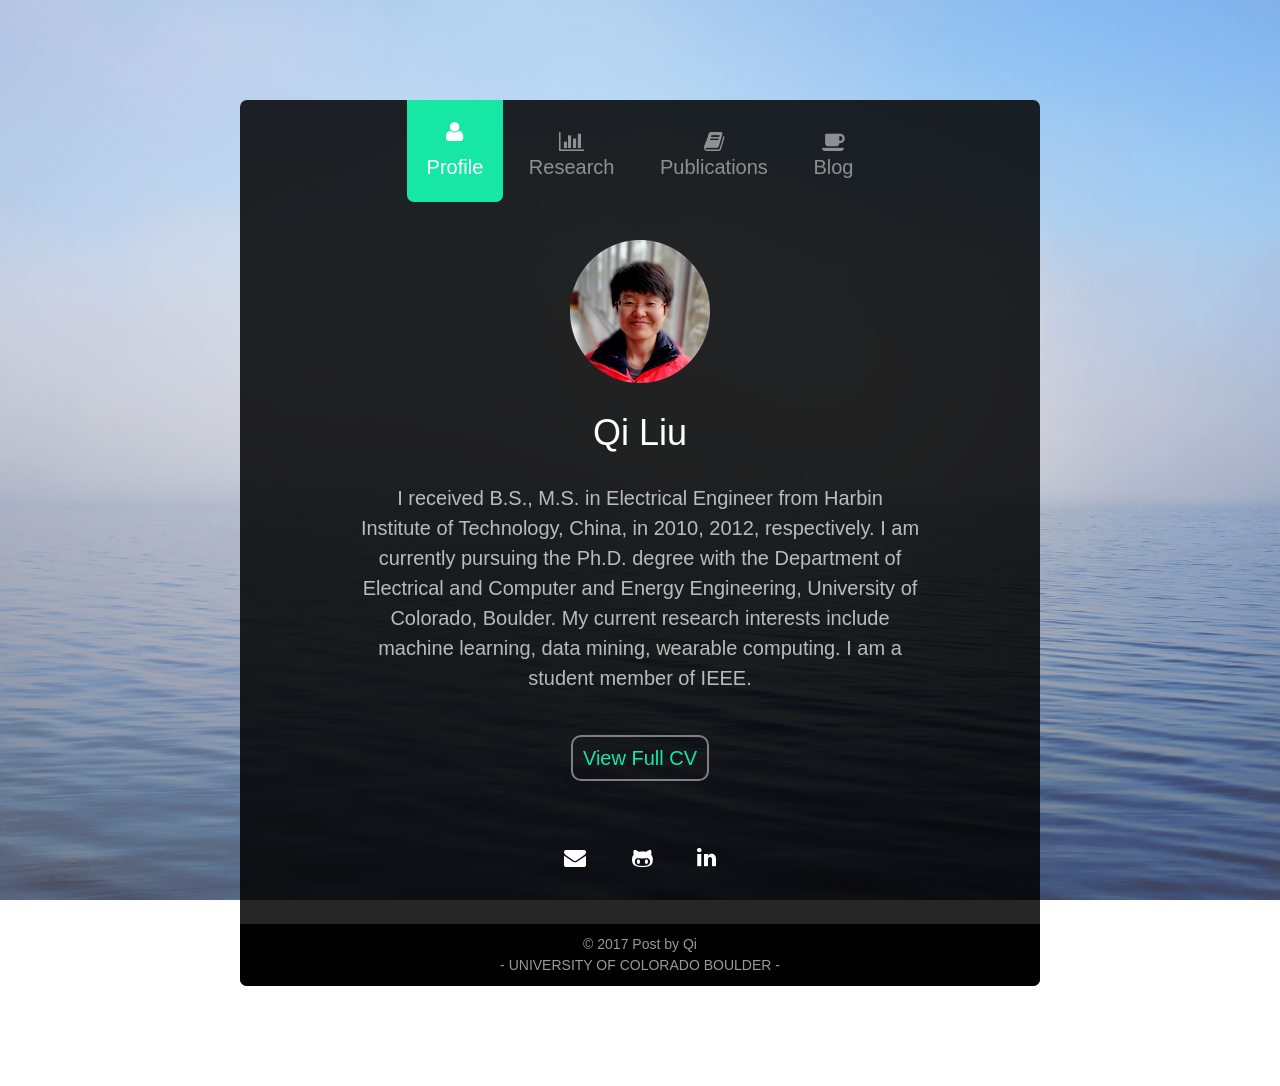
==== commit 27e81c9a: "update bio and pub" ====
--- a/index.html
+++ b/index.html
@@ -4,20 +4,20 @@
 <!--[if IE 8]>         <html class="no-js lt-ie9"> <![endif]-->
 <!--[if gt IE 8]><!-->
 <html class="no-js" lang="en">
-<!--<![endif]-->
-
-<head>
-	<meta charset="utf-8">
-	<meta http-equiv="X-UA-Compatible" content="IE=edge">
-	<title>Qi Liu</title>
-	<meta name="viewport" content="width=device-width, initial-scale=1">
-	<!--
+	<!--<![endif]-->
+
+	<head>
+		<meta charset="utf-8">
+		<meta http-equiv="X-UA-Compatible" content="IE=edge">
+		<title>Qi Liu</title>
+		<meta name="viewport" content="width=device-width, initial-scale=1">
+		<!--
 	<meta name="description" content="Free HTML5 Website Template by FreeHTML5.co" />
 	<meta name="keywords" content="free html5, free template, free bootstrap, free website template, html5, css3, mobile first, responsive" />
 	<meta name="author" content="FreeHTML5.co" />
 	 -->
 
-	<!-- Facebook and Twitter integration
+		<!-- Facebook and Twitter integration
 	<meta property="og:title" content="" />
 	<meta property="og:image" content="" />
 	<meta property="og:url" content="" />
@@ -29,325 +29,314 @@
 	<meta name="twitter:card" content="" />
 	-->
 
-	<!-- Place favicon.ico and apple-touch-icon.png in the root directory -->
-	<link rel="shortcut icon" href="images/bunny.png">
-
-	<!-- <link href='https://fonts.googleapis.com/css?family=Work+Sans:400,300,600,400italic,700' rel='stylesheet' type='text/css'> -->
-
-	<!-- Animate.css -->
-	<link rel="stylesheet" href="css/animate.css">
-	<!-- Icomoon Icon Fonts-->
-	<link rel="stylesheet" href="css/icomoon.css">
-	<!-- Bootstrap  -->
-	<link rel="stylesheet" href="css/bootstrap.css">
-	<!-- Theme style  -->
-	<link rel="stylesheet" href="css/style.css">
-	<!--  DIY style-->
-	<link rel="stylesheet" href="css/diy.css">
-
-	<!-- Modernizr JS -->
-	<script src="js/modernizr-2.6.2.min.js"></script>
-	<!-- FOR IE9 below -->
-	<!--[if lt IE 9]>
+		<!-- Place favicon.ico and apple-touch-icon.png in the root directory -->
+		<link rel="shortcut icon" href="images/bunny.png">
+
+		<!-- <link href='https://fonts.googleapis.com/css?family=Work+Sans:400,300,600,400italic,700' rel='stylesheet' type='text/css'> -->
+
+		<!-- Animate.css -->
+		<link rel="stylesheet" href="css/animate.css">
+		<!-- Icomoon Icon Fonts-->
+		<link rel="stylesheet" href="css/icomoon.css">
+		<!-- Bootstrap  -->
+		<link rel="stylesheet" href="css/bootstrap.css">
+		<!-- Theme style  -->
+		<link rel="stylesheet" href="css/style.css">
+		<!--  DIY style-->
+		<link rel="stylesheet" href="css/diy.css">
+
+		<!-- Modernizr JS -->
+		<script src="js/modernizr-2.6.2.min.js"></script>
+		<!-- FOR IE9 below -->
+		<!--[if lt IE 9]>
 	<script src="js/respond.min.js"></script>
 	<![endif]-->
 
-</head>
-
-<body style="background-image: url(images/bg5.jpg);">
-
-	<div id="fh5co-main">
-		<div class="fh5co-tab-wrap">
-			<ul class="fh5co-tab-menu">
-				<li class="active"><a href="#" data-tab="1"><span class="icon icon-user"></span><span class="menu-text">Profile</span></a></li>
-				<li><a href="#" data-tab="2"><span class="icon icon-bar-chart"></span><span class="menu-text">Research</span></a></li>
-				<li><a href="#" data-tab="3"><span class="icon icon-book"></span><span class="menu-text">Publications</span></a></li>
-				<li><a href="#" data-tab="4" data-pie="yes"><span class="icon icon-coffee"></span><span class="menu-text">Blog</span></a></li>
-			</ul>
-
-			<!--  ------------------------------------profile section-----------------------------------------  -->
-			<div class="fh5co-tab-content active" data-content="1">
-				<div class="fh5co-content-inner text-center">
-					<div id="aboutMe" class="row row-bottom-padded-sm">
-						<div class="col-md-12">
-							<figure>
-								<img src="images/profile_img.png" alt="profile image">
-							</figure>
-							<h1>Qi Liu</h1>
-							<p>Qi Liu received the B.E. degree from Harbin Institute of Technology, China, in 2010. She is currently
-								pursuing the Ph.D. degree with the Department of Electrical and Computer and Energy Engineering,
-								University of Colorado, Boulder. Her current research interests include machine learning, data
-								mining, wearable computing. She is a student member of IEEE.</p>
-						</div>
-					</div>
-					<div id="cv_row" class="row">
-						<div class="col-md-12 fh5co-counter">
-							<a id="cv" href="Qi_Resume.pdf" target="_blank">View Full CV</a>
-							<!-- <div class="fh5co-number fh5co-left">10</div>
+	</head>
+
+	<body style="background-image: url(images/bg5.jpg);">
+
+		<div id="fh5co-main">
+			<div class="fh5co-tab-wrap">
+				<ul class="fh5co-tab-menu">
+					<li class="active"><a href="#" data-tab="1"><span class="icon icon-user"></span><span class="menu-text">Profile</span></a></li>
+					<li><a href="#" data-tab="2"><span class="icon icon-bar-chart"></span><span class="menu-text">Research</span></a></li>
+					<li><a href="#" data-tab="3"><span class="icon icon-book"></span><span class="menu-text">Publications</span></a></li>
+					<li><a href="#" data-tab="4" data-pie="yes"><span class="icon icon-coffee"></span><span class="menu-text">Blog</span></a></li>
+				</ul>
+
+				<!--  ------------------------------------profile section-----------------------------------------  -->
+				<div class="fh5co-tab-content active" data-content="1">
+					<div class="fh5co-content-inner text-center">
+						<div id="aboutMe" class="row row-bottom-padded-sm">
+							<div class="col-md-12">
+								<figure>
+									<img src="images/profile_img.png" alt="profile image">
+								</figure>
+								<h1>Qi Liu</h1>
+								<p>I received B.S., M.S. in Electrical Engineer from Harbin Institute of Technology, China, in 2010, 2012, respectively. I am currently pursuing the Ph.D. degree with the Department of Electrical and Computer and Energy Engineering, University of Colorado, Boulder. My current
+									research interests include machine learning, data mining, wearable computing. I am a student member of IEEE.</p>
+							</div>
+						</div>
+						<div id="cv_row" class="row">
+							<div class="col-md-12 fh5co-counter">
+								<a id="cv" href="Qi_Resume.pdf" target="_blank">View Full CV</a>
+								<!-- <div class="fh5co-number fh5co-left">10</div>
 							<div class="fh5co-text">
 								<h3 class="border-bottom">Years of experience in Web Design</h3>
 								<p>Far far away, behind the word mountains, far from the countries.</p>
 							</div> -->
-						</div>
-					</div>
-					<ul id="social_section" class="fh5co-social">
-						<li><a href="mailto: qi.liu@colorado.edu"><i class="icon-envelope"></i></a></li>
-						<li><a href="https://github.com/mira67" target="_blank"><i class="icon-github-alt"></i></a></li>
-						<li><a href="https://www.linkedin.com/in/67liu/" target="_blank"><i class="icon-linkedin"></i></a></li>
-					</ul>
+							</div>
+						</div>
+						<ul id="social_section" class="fh5co-social">
+							<li><a href="mailto: qi.liu@colorado.edu"><i class="icon-envelope"></i></a></li>
+							<li><a href="https://github.com/mira67" target="_blank"><i class="icon-github-alt"></i></a></li>
+							<li><a href="https://www.linkedin.com/in/67liu/" target="_blank"><i class="icon-linkedin"></i></a></li>
+						</ul>
+					</div>
+				</div>
+				<!--  -----------------------------------------------research section---------------------------------------------------------------------- -->
+				<div class="fh5co-tab-content" data-content="2">
+					<div class="fh5co-content-inner">
+						<div class="row">
+							<div class="col-md-12">
+								<p id="words">"If we knew what we were doing, it wouldn't be called research, would it?"<br> - Albert Einstein</p>
+
+								<div class="fh5co-feature">
+									<div class="fh5co-icon">
+										<i class="icon-leaf"></i>
+									</div>
+									<div class="fh5co-text">
+										<h2>2016-2017</h2>
+										<h3 id="research1_h3" class="researches_h3">ANOMALY DETECTION AND IN LARGE-SCALE PHOTOVOLTAIC SYSTEMS</h3>
+										<p id="research1" class="research_summary">Accurate anomaly diagnosis is essential for reducing operation and maintenance cost, while improving safety and reliability of large-scale photovoltaic (PV) systems. Although many methods have been proposed, they either require extra sensing
+											devices or suffer from high false alarm rates. In this work, we present a cost-effective hierarchical context-aware method for string-level anomaly diagnosis in large-scale PV systems. The proposed approach is based on unsupervised machine
+											learning techniques and requires no additional hardware support beyond widely adopted supervisory control and data acquisition (SCADA) system. The effectiveness and efficiency of our proposed approach are evaluated with a 40 MW PV system. The
+											experimental results demonstrate that the proposed approach can support string-level anomaly diagnosis with high accuracy and provide sufficient lead time for daily maintenance.
+											<img class="research_img" src="images/pvsystem.jpg">
+											<img class="research_img" src="images/framework.jpg">
+										</p>
+									</div>
+								</div>
+
+								<div class="fh5co-feature">
+									<div class="fh5co-icon">
+										<i class="icon-leaf"></i>
+									</div>
+									<div class="fh5co-text">
+										<h2>2015-2016</h2>
+										<h3 id="research2_h3" class="researches_h3">CONDENSATE DATABASE FOR EFFICIENT ANOMALY DETECTION AND QUALITY
+										 ASSURANCE OF MASSIVE REMOTELY SENSED DATA</h3>
+										<p id="research2" class="research_summary">Massive amounts of remotely sensed data are being generated at an unprecedented rate, offering new opportunities for data-driven scientific discovery. However, due to the sheer volume of remotely sensed data and the lack of effective data analytics
+											tools, most data remain in the dark, with little to no quality assurance and limited access to high-level analytical tools. Anomaly detection, which aims to find scenarios that differ from the norm, is of particular importance when analyzing
+											remotely sensed data. However, most previous work has focused on identifying individual anomalies, and required prior knowledge of the ground truth for supervised learning. In this work, we propose an unsupervised anomaly detection framework
+											that requires no prior knowledge and is capable of detecting anomalous events, which we define as groups of outlier objects differing contextually from their spatial and temporal neighbors. We demonstrate the effectiveness and efficiency of
+											the proposed framework using two satellite datasets. With this framework, we have successfully identified significant data quality issues and natural events that were subsequently validated by domain experts.
+											<img class="research_img" src="images/anomalytypes.jpg">
+										</p>
+									</div>
+								</div>
+
+								<div class="fh5co-feature">
+									<div class="fh5co-icon">
+										<i class="icon-leaf"></i>
+									</div>
+									<div class="fh5co-text">
+										<h2>2013-2015</h2>
+										<h3 id="research3_h3" class="researches_h3">LOW-POWER DESIGN FOR WEARABLES</h3>
+										<p id="research3" class="research_summary">Wearables target one order of magnitude form factor reduction compared with mainstream mobile phones, and offer the potential of providing ubiquitous, personalized services to end users. However, aggressive reduction in size imposes serious
+											limits on battery capacity for wearable devices. In this work, we address the energy challenges faced by wearable sensing technologies, with a primary focus on the most widely used wearable sensors: MEMS-based inertial measurement units (IMUs),
+											such as accelerometers and gyroscopes. We first discuss technologies needed to solve the power and energy consumption challenges for wearables and then propose two data processing schemes using collaborative processing and compressive sensing
+											to reduce power consumption for wearables. The effectiveness of the proposed data processing schemes is evaluated using the application of quaternion computation. The result shows that compressive sensing reduces wearable device power use by
+											47%, collaborative processing reduces energy consumption by 54%.<br> Miniature MEMS-based motion sensors enable portable high-precision kinematic analysis, but suffer from high energy consumption hence short battery lifetime, especially for
+											continued online analysis for running. This paper presents Gazelle, a wearable online analysis system for running that is compact, lightweight, accurate, and highly energy efficient; intended for runners of all levels. To enable long-term maintenance-free
+											mobile analysis for running, Sparse Adaptive Sensing (SAS) is proposed, which selectively identifies the best sampling points to maintain high accuracy while greatly reducing sensing and analysis energy overheads. Experimental results demonstrate
+											97.7% accuracy with 76.9% to 99% reduced energy consumption (83.6% average reduction under real-world testing) – a one-order-of-magnitude improvement over existing solutions. SAS enables > 200 days of continuous high-precision operation using
+											only a coin-cell battery.
+											<img class="research_img" src="images/architecture.jpg">
+										</p>
+									</div>
+								</div>
+
+							</div>
+
+						</div>
+					</div>
+				</div>
+				<!-- ---------------------------------------------publication section----------------------------------------------------------------------- -->
+				<div class="fh5co-tab-content" data-content="3">
+					<div class="fh5co-content-inner">
+						<div class="row">
+							<div class="col-md-12">
+
+								<h3><a id="publications" href="https://scholar.google.com/citations?user=LMJOBscAAAAJ&hl=en" target="_blank">Google Scholar</a></h3>
+
+								<div class="fh5co-feature">
+									<div class="fh5co-icon">
+										<i class="icon-pencil"></i>
+									</div>
+									<div class="fh5co-text">
+										<h2>Jul 2017</h2>
+										<p class="publications_title"><a href="https://www.researchgate.net/publication/320333368_Hierarchical_Context-Aware_Anomaly_Diagnosis_in_Large-Scale_PV_Systems_Using_SCADA_Data" target=_blank>Hierarchical Context-Aware Anomaly Diagnosis in Large-Scale PV Systems Using SCADA Data</a></p>
+									</div>
+								</div>
+
+								<div class="fh5co-feature">
+									<div class="fh5co-icon">
+										<i class="icon-pencil"></i>
+									</div>
+									<div class="fh5co-text">
+										<h2>Jul 2017</h2>
+										<p class="publications_title"><a href="https://www.researchgate.net/publication/320333372_DATA_QUALITY_SCREENING_FOR_HIGH-RESOLUTION_SATELLITE_IMAGERY_VIA_SPECTRAL_CLUSTERING" target=_blank>Data Quality Screening For High-Resolution Satellite Imagery via Spectral Clustering</a></p>
+									</div>
+								</div>
+
+								<div class="fh5co-feature">
+									<div class="fh5co-icon">
+										<i class="icon-pencil"></i>
+									</div>
+									<div class="fh5co-text">
+										<h2>Apr 2017</h2>
+										<p class="publications_title"><a href="https://www.researchgate.net/publication/316163292_Applying_High-Resolution_Visible_Imagery_to_Satellite_Melt_Pond_Fraction_Retrieval_A_Neural_Network_Approach" target=_blank>Applying High-Resolution Visible Imagery to Satellite Melt Pond Fraction Retrieval: A Neural Network Approach</a></p>
+									</div>
+								</div>
+
+								<div class="fh5co-feature">
+									<div class="fh5co-icon">
+										<i class="icon-pencil"></i>
+									</div>
+									<div class="fh5co-text">
+										<h2>Feb 2017</h2>
+										<p class="publications_title"><a href="https://www.researchgate.net/publication/313509641_Unsupervised_detection_of_contextual_anomaly_in_remotely_sensed_data" target=_blank>Unsupervised detection of contextual anomaly in remotely sensed data</a></p>
+									</div>
+								</div>
+
+								<div class="fh5co-feature">
+									<div class="fh5co-icon">
+										<i class="icon-pencil"></i>
+									</div>
+									<div class="fh5co-text">
+										<h2>Oct 2016</h2>
+										<p class="publications_title"><a href="https://www.researchgate.net/publication/309591381_Gazelle_Energy-Efficient_Wearable_Analysis_for_Running" target=_blank>Gazelle: Energy-Efficient Wearable Analysis for Running</a></p>
+									</div>
+								</div>
+
+								<div class="fh5co-feature">
+									<div class="fh5co-icon">
+										<i class="icon-pencil"></i>
+									</div>
+									<div class="fh5co-text">
+										<h2>Feb 2016</h2>
+										<p class="publications_title">Demonstrating Condensed Massive Satellite Datasets for Rapid Data Exploration: The MODIS Land Surface Temperatures of Antarctica</p>
+									</div>
+								</div>
+
+								<div class="fh5co-feature">
+									<div class="fh5co-icon">
+										<i class="icon-pencil"></i>
+									</div>
+									<div class="fh5co-text">
+										<h2>Feb 2016</h2>
+										<p class="publications_title"><a href="https://www.researchgate.net/publication/311669266_An_Unsupervised_Anomalous_Event_Detection_and_Interactive_Analysis_Framework_for_Large-scale_Satellite_Data" target=_blank>An Unsupervised Anomalous Event Detection and Interactive Analysis Framework for Large-scale Satellite Data</a></p>
+									</div>
+								</div>
+
+								<div class="fh5co-feature">
+									<div class="fh5co-icon">
+										<i class="icon-pencil"></i>
+									</div>
+									<div class="fh5co-text">
+										<h2>Dec 2015</h2>
+										<p class="publications_title"><a href="https://www.researchgate.net/publication/289538453_Condensing_Massive_Satellite_Datasets_For_Rapid_Interactive_Analysis" target=_blank>Condensing Massive Satellite Datasets For Rapid Interactive Analysis</a></p>
+									</div>
+								</div>
+
+								<div class="fh5co-feature">
+									<div class="fh5co-icon">
+										<i class="icon-pencil"></i>
+									</div>
+									<div class="fh5co-text">
+										<h2>Jan 2015</h2>
+										<p class="publications_title"><a href="https://www.researchgate.net/publication/273448170_Data_sensing_and_analysis_Challenges_for_wearables" target=_blank>Data sensing and analysis: Challenges for wearables</a></p>
+									</div>
+								</div>
+
+								<div class="fh5co-feature">
+									<div class="fh5co-icon">
+										<i class="icon-pencil"></i>
+									</div>
+									<div class="fh5co-text">
+										<h2>Dec 2014</h2>
+										<p class="publications_title"><a href="https://www.researchgate.net/publication/289538446_The_Condensate_Database_for_Big_Data_Analysis" target=_blank>The Condensate Database for Big Data Analysis</a></p>
+									</div>
+								</div>
+
+								<div class="fh5co-feature">
+									<div class="fh5co-icon">
+										<i class="icon-pencil"></i>
+									</div>
+									<div class="fh5co-text">
+										<h2>Feb 2011</h2>
+										<p class="publications_title"><a href="https://www.researchgate.net/publication/221818257_Olfaction_and_Hearing_Based_Mobile_Robot_Navigation_for_OdorSound_Source_Search" target=_blank>Olfaction and hearing based mobile robot navigation for odor/sound source search</a></p>
+									</div>
+								</div>
+
+								<div class="fh5co-feature">
+									<div class="fh5co-icon">
+										<i class="icon-pencil"></i>
+									</div>
+									<div class="fh5co-text">
+										<h2>Jan 2011</h2>
+										<p class="publications_title"><a href="https://www.researchgate.net/publication/221844007_A_Wireless_Electronic_Nose_System_Using_a_Fe2O3_Gas_Sensing_Array_and_Least_Squares_Support_Vector_Regression" target=_blank>A wireless electronic nose system using a Fe2O3 gas sensing array and least squares support vector regression</a></p>
+									</div>
+								</div>
+
+							</div>
+
+						</div>
+					</div>
+				</div>
+				<!--  -------------------------------------------------------blog section------------------------------------------------------------ -->
+				<div class="fh5co-tab-content" data-content="4">
+					<div class="fh5co-content-inner">
+						<div class="row">
+							<div>
+								<p>Feb 9, 2017</p>
+								<h3>From my father:</h3>
+								<p><i>"奋之有向，进之有序，心若止水, 胸如浩海，体为本."</i></p>
+							</div>
+						</div>
+					</div>
 				</div>
 			</div>
-			<!--  -----------------------------------------------research section---------------------------------------------------------------------- -->
-			<div class="fh5co-tab-content" data-content="2">
-				<div class="fh5co-content-inner">
-					<div class="row">
-						<div class="col-md-12">
-							<p id="words">"If we knew what we were doing, it wouldn't be called research, would it?"<br> - Albert Einstein</p>
-
-							<div class="fh5co-feature">
-								<div class="fh5co-icon">
-									<i class="icon-leaf"></i>
-								</div>
-								<div class="fh5co-text">
-									<h2>2016-2017</h2>
-									<h3 id="research1_h3" class="researches_h3">ANOMALY DETECTION AND IN LARGE-SCALE PHOTOVOLTAIC SYSTEMS</h3>
-									<p id="research1" class="research_summary">Accurate anomaly diagnosis is essential for reducing operation and maintenance cost, while improving
-										safety and reliability of large-scale photovoltaic (PV) systems. Although many methods have
-										been proposed, they either require extra sensing devices or suffer from high false alarm rates.
-										In this work, we present a cost-effective hierarchical context-aware method for string-level
-										anomaly diagnosis in large-scale PV systems. The proposed approach is based on unsupervised
-										machine learning techniques and requires no additional hardware support beyond widely adopted
-										supervisory control and data acquisition (SCADA) system. The effectiveness and efficiency of
-										our proposed approach are evaluated with a 40 MW PV system. The experimental results demonstrate
-										that the proposed approach can support string-level anomaly diagnosis with high accuracy and
-										provide sufficient lead time for daily maintenance.
-										<img class="research_img" src="images/pvsystem.jpg">
-										<img class="research_img" src="images/framework.jpg">
-									</p>
-								</div>
-							</div>
-
-							<div class="fh5co-feature">
-								<div class="fh5co-icon">
-									<i class="icon-leaf"></i>
-								</div>
-								<div class="fh5co-text">
-									<h2>2015-2016</h2>
-									<h3 id="research2_h3" class="researches_h3">CONDENSATE DATABASE FOR EFFICIENT ANOMALY DETECTION AND QUALITY
-										 ASSURANCE OF MASSIVE REMOTELY SENSED DATA</h3>
-									<p id="research2" class="research_summary">Massive amounts of remotely sensed data are being generated at an unprecedented rate, offering
-										new opportunities for data-driven scientific discovery. However, due to the sheer volume of
-										remotely sensed data and the lack of effective data analytics tools, most data remain in the
-										dark, with little to no quality assurance and limited access to high-level analytical tools.
-										Anomaly detection, which aims to find scenarios that differ from the norm, is of particular
-										importance when analyzing remotely sensed data. However, most previous work has focused on
-										identifying individual anomalies, and required prior knowledge of the ground truth for supervised
-										learning. In this work, we propose an unsupervised anomaly detection framework that requires
-										no prior knowledge and is capable of detecting anomalous events, which we define as groups
-										of outlier objects differing contextually from their spatial and temporal neighbors. We demonstrate
-										the effectiveness and efficiency of the proposed framework using two satellite datasets. With
-										this framework, we have successfully identified significant data quality issues and natural
-										events that were subsequently validated by domain experts.
-										<img class="research_img" src="images/anomalytypes.jpg">
-									</p>
-								</div>
-							</div>
-
-							<div class="fh5co-feature">
-								<div class="fh5co-icon">
-									<i class="icon-leaf"></i>
-								</div>
-								<div class="fh5co-text">
-									<h2>2013-2015</h2>
-									<h3 id="research3_h3" class="researches_h3">LOW-POWER DESIGN FOR WEARABLES</h3>
-									<p id="research3" class="research_summary">Wearables target one order of magnitude form factor reduction compared with mainstream mobile
-										phones, and offer the potential of providing ubiquitous, personalized services to end users.
-										However, aggressive reduction in size imposes serious limits on battery capacity for wearable
-										devices. In this work, we address the energy challenges faced by wearable sensing technologies,
-										with a primary focus on the most widely used wearable sensors: MEMS-based inertial measurement
-										units (IMUs), such as accelerometers and gyroscopes. We first discuss technologies needed to
-										solve the power and energy consumption challenges for wearables and then propose two data processing
-										schemes using collaborative processing and compressive sensing to reduce power consumption
-										for wearables. The effectiveness of the proposed data processing schemes is evaluated using
-										the application of quaternion computation. The result shows that compressive sensing reduces
-										wearable device power use by 47%, collaborative processing reduces energy consumption by 54%.<br>										Miniature MEMS-based motion sensors enable portable high-precision kinematic analysis, but
-										suffer from high energy consumption hence short battery lifetime, especially for continued
-										online analysis for running. This paper presents Gazelle, a wearable online analysis system
-										for running that is compact, lightweight, accurate, and highly energy efficient; intended for
-										runners of all levels. To enable long-term maintenance-free mobile analysis for running, Sparse
-										Adaptive Sensing (SAS) is proposed, which selectively identifies the best sampling points to
-										maintain high accuracy while greatly reducing sensing and analysis energy overheads. Experimental
-										results demonstrate 97.7% accuracy with 76.9% to 99% reduced energy consumption (83.6% average
-										reduction under real-world testing) – a one-order-of-magnitude improvement over existing solutions.
-										SAS enables > 200 days of continuous high-precision operation using only a coin-cell battery.
-										<img class="research_img" src="images/architecture.jpg">
-									</p>
-								</div>
-							</div>
-
-						</div>
-
-					</div>
-				</div>
-			</div>
-			<!-- ---------------------------------------------publication section----------------------------------------------------------------------- -->
-			<div class="fh5co-tab-content" data-content="3">
-				<div class="fh5co-content-inner">
-					<div class="row">
-						<div class="col-md-12">
-
-							<h3><a id="publications" href="https://scholar.google.com/citations?user=LMJOBscAAAAJ&hl=en" target="_blank">Google Scholar</a></h3>
-
-							<div class="fh5co-feature">
-								<div class="fh5co-icon">
-									<i class="icon-pencil"></i>
-								</div>
-								<div class="fh5co-text">
-									<h2>Sept 2017</h2>
-									<p class="publications_title">Gazelle: Energy-Efficient Wearable Analysis for Running</p>
-								</div>
-							</div>
-
-							<div class="fh5co-feature">
-								<div class="fh5co-icon">
-									<i class="icon-pencil"></i>
-								</div>
-								<div class="fh5co-text">
-									<h2>Apr 2017</h2>
-									<p class="publications_title">Applying High-Resolution Visible Imagery to Satellite Melt Pond Fraction Retrieval: A Neural
-										Network Approach</p>
-								</div>
-							</div>
-
-							<div class="fh5co-feature">
-								<div class="fh5co-icon">
-									<i class="icon-pencil"></i>
-								</div>
-								<div class="fh5co-text">
-									<h2>Feb 2017</h2>
-									<p class="publications_title">Unsupervised detection of contextual anomaly in remotely sensed data</p>
-								</div>
-							</div>
-
-							<div class="fh5co-feature">
-								<div class="fh5co-icon">
-									<i class="icon-pencil"></i>
-								</div>
-								<div class="fh5co-text">
-									<h2>Feb 2016</h2>
-									<p class="publications_title">Demonstrating Condensed Massive Satellite Datasets for Rapid Data Exploration: The MODIS Land
-										Surface Temperatures of Antarctica</p>
-								</div>
-							</div>
-
-							<div class="fh5co-feature">
-								<div class="fh5co-icon">
-									<i class="icon-pencil"></i>
-								</div>
-								<div class="fh5co-text">
-									<h2>Feb 2016</h2>
-									<p class="publications_title">An Unsupervised Anomalous Event Detection and Interactive Analysis Framework for Large-scale
-										Satellite Data</p>
-								</div>
-							</div>
-
-							<div class="fh5co-feature">
-								<div class="fh5co-icon">
-									<i class="icon-pencil"></i>
-								</div>
-								<div class="fh5co-text">
-									<h2>Dec 2015</h2>
-									<p class="publications_title">Condensing Massive Satellite Datasets For Rapid Interactive Analysis</p>
-								</div>
-							</div>
-
-							<div class="fh5co-feature">
-								<div class="fh5co-icon">
-									<i class="icon-pencil"></i>
-								</div>
-								<div class="fh5co-text">
-									<h2>Jan 2015</h2>
-									<p class="publications_title">Data sensing and analysis: Challenges for wearables</p>
-								</div>
-							</div>
-
-							<div class="fh5co-feature">
-								<div class="fh5co-icon">
-									<i class="icon-pencil"></i>
-								</div>
-								<div class="fh5co-text">
-									<h2>Dec 2014</h2>
-									<p class="publications_title">The Condensate Database for Big Data Analysis</p>
-								</div>
-							</div>
-
-							<div class="fh5co-feature">
-								<div class="fh5co-icon">
-									<i class="icon-pencil"></i>
-								</div>
-								<div class="fh5co-text">
-									<h2>Feb 2011</h2>
-									<p class="publications_title">Olfaction and hearing based mobile robot navigation for odor/sound source search</p>
-								</div>
-							</div>
-
-							<div class="fh5co-feature">
-								<div class="fh5co-icon">
-									<i class="icon-pencil"></i>
-								</div>
-								<div class="fh5co-text">
-									<h2>Jan 2011</h2>
-									<p class="publications_title">A wireless electronic nose system using a Fe2O3 gas sensing array and least squares support
-										vector regression</p>
-								</div>
-							</div>
-
-						</div>
-
-					</div>
-				</div>
-			</div>
-			<!--  -------------------------------------------------------blog section------------------------------------------------------------ -->
-			<div class="fh5co-tab-content" data-content="4">
-				<div class="fh5co-content-inner">
-					<div class="row">
-						<div>
-							<p>Feb 9, 2017</p>
-							<h3>My Daddy Said:</h3>
-							<p><i>"胸如浩海, 心若止水, 进则有度, 退则有序, 体为本."</i></p>
-						</div>
-					</div>
-				</div>
-			</div>
-		</div>
-		<!-- ------------------------------footer---------------------------------------------------  -->
-		<footer id="fh5co-footer">
-			<div class="row">
-				<div class="col-md-6 col-md-offset-3 text-center">
-					<small>
+			<!-- ------------------------------footer---------------------------------------------------  -->
+			<footer id="fh5co-footer">
+				<div class="row">
+					<div class="col-md-6 col-md-offset-3 text-center">
+						<small>
 						<p id="cu">&copy; 2017 Post by Qi<br>
 						- UNIVERSITY OF COLORADO BOULDER -</p>
 					</small>
-				</div>
-			</div>
-		</footer>
-	</div>
-
-	<!-- jQuery -->
-	<script src="js/jquery.min.js"></script>
-	<!-- jQuery Easing -->
-	<script src="js/jquery.easing.1.3.js"></script>
-	<!-- Bootstrap -->
-	<script src="js/bootstrap.min.js"></script>
-	<!-- Waypoints -->
-	<script src="js/jquery.waypoints.min.js"></script>
-	<!-- Easy PieChart -->
-	<script src="js/jquery.easypiechart.min.js"></script>
-	<!-- MAIN JS -->
-	<script src="js/main.js"></script>
-	<!-- diy js -->
-	<script type="text/javascript" src="js/diy.js"></script>
-
-</body>
+					</div>
+				</div>
+			</footer>
+		</div>
+
+		<!-- jQuery -->
+		<script src="js/jquery.min.js"></script>
+		<!-- jQuery Easing -->
+		<script src="js/jquery.easing.1.3.js"></script>
+		<!-- Bootstrap -->
+		<script src="js/bootstrap.min.js"></script>
+		<!-- Waypoints -->
+		<script src="js/jquery.waypoints.min.js"></script>
+		<!-- Easy PieChart -->
+		<script src="js/jquery.easypiechart.min.js"></script>
+		<!-- MAIN JS -->
+		<script src="js/main.js"></script>
+		<!-- diy js -->
+		<script type="text/javascript" src="js/diy.js"></script>
+
+	</body>
 
 </html>
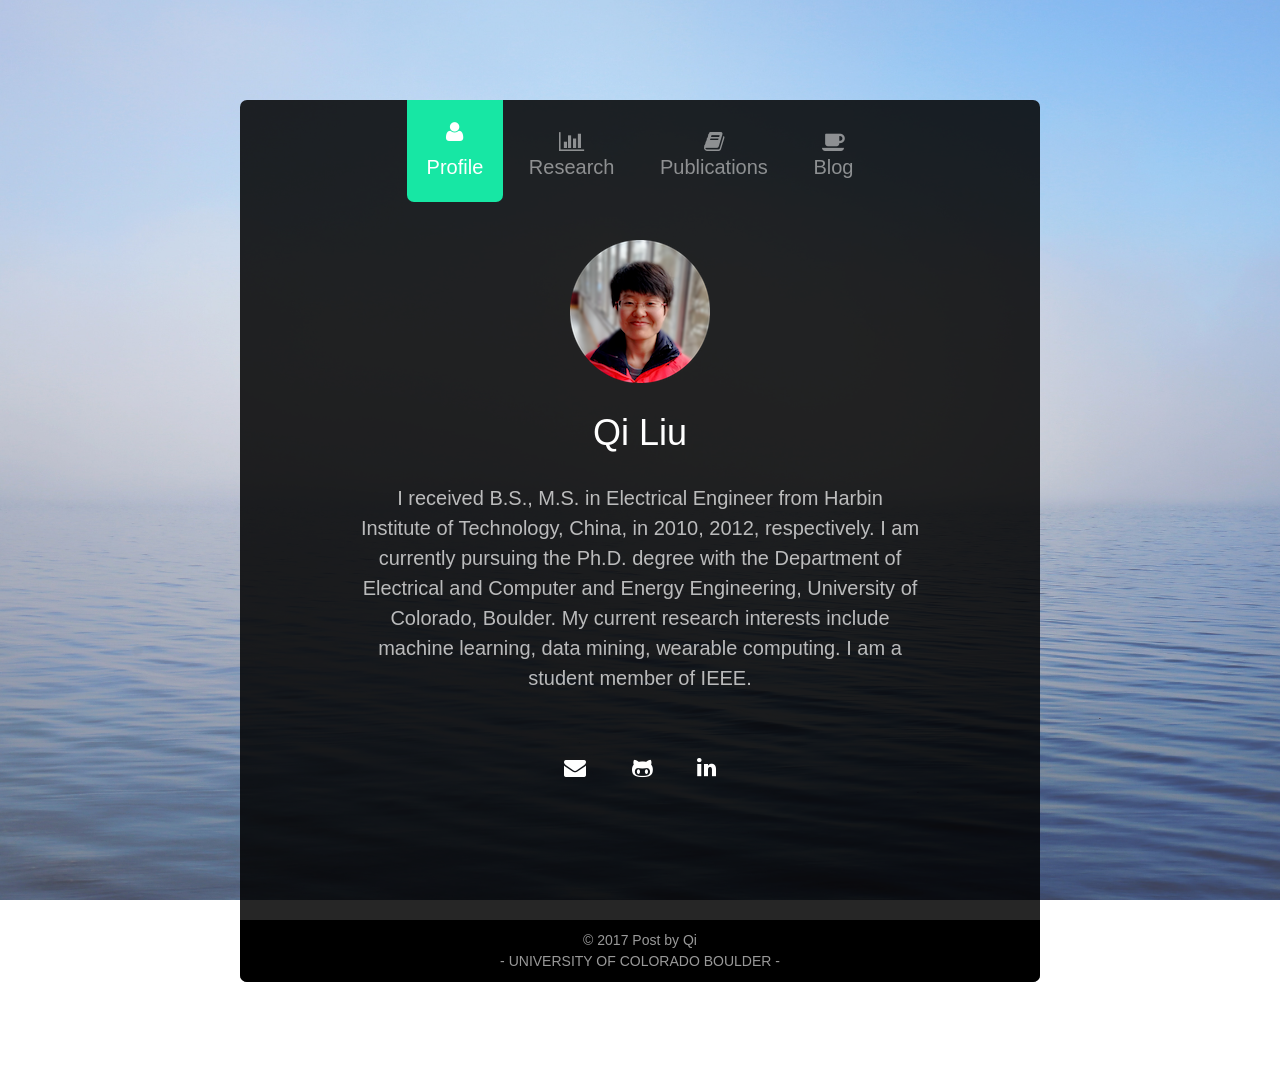
==== commit 3247b2ad: "remove cv" ====
--- a/index.html
+++ b/index.html
@@ -74,20 +74,22 @@
 									<img src="images/profile_img.png" alt="profile image">
 								</figure>
 								<h1>Qi Liu</h1>
-								<p>I received B.S., M.S. in Electrical Engineer from Harbin Institute of Technology, China, in 2010, 2012, respectively. I am currently pursuing the Ph.D. degree with the Department of Electrical and Computer and Energy Engineering, University of Colorado, Boulder. My current
-									research interests include machine learning, data mining, wearable computing. I am a student member of IEEE.</p>
+								<p>I received B.S., M.S. in Electrical Engineer from Harbin Institute of Technology, China, in 2010,
+									2012, respectively. I am currently pursuing the Ph.D. degree with the Department of Electrical
+									and Computer and Energy Engineering, University of Colorado, Boulder. My current research interests
+									include machine learning, data mining, wearable computing. I am a student member of IEEE.</p>
 							</div>
 						</div>
-						<div id="cv_row" class="row">
+						<!-- <div id="cv_row" class="row">
 							<div class="col-md-12 fh5co-counter">
 								<a id="cv" href="Qi_Resume.pdf" target="_blank">View Full CV</a>
-								<!-- <div class="fh5co-number fh5co-left">10</div>
-							<div class="fh5co-text">
-								<h3 class="border-bottom">Years of experience in Web Design</h3>
-								<p>Far far away, behind the word mountains, far from the countries.</p>
-							</div> -->
-							</div>
-						</div>
+								<div class="fh5co-number fh5co-left">10</div>
+								<div class="fh5co-text">
+									<h3 class="border-bottom">Years of experience in Web Design</h3>
+									<p>Far far away, behind the word mountains, far from the countries.</p>
+								</div>
+							</div>
+						</div> -->
 						<ul id="social_section" class="fh5co-social">
 							<li><a href="mailto: qi.liu@colorado.edu"><i class="icon-envelope"></i></a></li>
 							<li><a href="https://github.com/mira67" target="_blank"><i class="icon-github-alt"></i></a></li>
@@ -109,10 +111,16 @@
 									<div class="fh5co-text">
 										<h2>2016-2017</h2>
 										<h3 id="research1_h3" class="researches_h3">ANOMALY DETECTION AND IN LARGE-SCALE PHOTOVOLTAIC SYSTEMS</h3>
-										<p id="research1" class="research_summary">Accurate anomaly diagnosis is essential for reducing operation and maintenance cost, while improving safety and reliability of large-scale photovoltaic (PV) systems. Although many methods have been proposed, they either require extra sensing
-											devices or suffer from high false alarm rates. In this work, we present a cost-effective hierarchical context-aware method for string-level anomaly diagnosis in large-scale PV systems. The proposed approach is based on unsupervised machine
-											learning techniques and requires no additional hardware support beyond widely adopted supervisory control and data acquisition (SCADA) system. The effectiveness and efficiency of our proposed approach are evaluated with a 40 MW PV system. The
-											experimental results demonstrate that the proposed approach can support string-level anomaly diagnosis with high accuracy and provide sufficient lead time for daily maintenance.
+										<p id="research1" class="research_summary">Accurate anomaly diagnosis is essential for reducing operation and maintenance cost, while
+											improving safety and reliability of large-scale photovoltaic (PV) systems. Although many methods
+											have been proposed, they either require extra sensing devices or suffer from high false alarm
+											rates. In this work, we present a cost-effective hierarchical context-aware method for string-level
+											anomaly diagnosis in large-scale PV systems. The proposed approach is based on unsupervised
+											machine learning techniques and requires no additional hardware support beyond widely adopted
+											supervisory control and data acquisition (SCADA) system. The effectiveness and efficiency
+											of our proposed approach are evaluated with a 40 MW PV system. The experimental results demonstrate
+											that the proposed approach can support string-level anomaly diagnosis with high accuracy and
+											provide sufficient lead time for daily maintenance.
 											<img class="research_img" src="images/pvsystem.jpg">
 											<img class="research_img" src="images/framework.jpg">
 										</p>
@@ -127,11 +135,19 @@
 										<h2>2015-2016</h2>
 										<h3 id="research2_h3" class="researches_h3">CONDENSATE DATABASE FOR EFFICIENT ANOMALY DETECTION AND QUALITY
 										 ASSURANCE OF MASSIVE REMOTELY SENSED DATA</h3>
-										<p id="research2" class="research_summary">Massive amounts of remotely sensed data are being generated at an unprecedented rate, offering new opportunities for data-driven scientific discovery. However, due to the sheer volume of remotely sensed data and the lack of effective data analytics
-											tools, most data remain in the dark, with little to no quality assurance and limited access to high-level analytical tools. Anomaly detection, which aims to find scenarios that differ from the norm, is of particular importance when analyzing
-											remotely sensed data. However, most previous work has focused on identifying individual anomalies, and required prior knowledge of the ground truth for supervised learning. In this work, we propose an unsupervised anomaly detection framework
-											that requires no prior knowledge and is capable of detecting anomalous events, which we define as groups of outlier objects differing contextually from their spatial and temporal neighbors. We demonstrate the effectiveness and efficiency of
-											the proposed framework using two satellite datasets. With this framework, we have successfully identified significant data quality issues and natural events that were subsequently validated by domain experts.
+										<p id="research2" class="research_summary">Massive amounts of remotely sensed data are being generated at an unprecedented rate, offering
+											new opportunities for data-driven scientific discovery. However, due to the sheer volume of
+											remotely sensed data and the lack of effective data analytics tools, most data remain in the
+											dark, with little to no quality assurance and limited access to high-level analytical tools.
+											Anomaly detection, which aims to find scenarios that differ from the norm, is of particular
+											importance when analyzing remotely sensed data. However, most previous work has focused on
+											identifying individual anomalies, and required prior knowledge of the ground truth for supervised
+											learning. In this work, we propose an unsupervised anomaly detection framework that requires
+											no prior knowledge and is capable of detecting anomalous events, which we define as groups
+											of outlier objects differing contextually from their spatial and temporal neighbors. We demonstrate
+											the effectiveness and efficiency of the proposed framework using two satellite datasets. With
+											this framework, we have successfully identified significant data quality issues and natural
+											events that were subsequently validated by domain experts.
 											<img class="research_img" src="images/anomalytypes.jpg">
 										</p>
 									</div>
@@ -144,14 +160,27 @@
 									<div class="fh5co-text">
 										<h2>2013-2015</h2>
 										<h3 id="research3_h3" class="researches_h3">LOW-POWER DESIGN FOR WEARABLES</h3>
-										<p id="research3" class="research_summary">Wearables target one order of magnitude form factor reduction compared with mainstream mobile phones, and offer the potential of providing ubiquitous, personalized services to end users. However, aggressive reduction in size imposes serious
-											limits on battery capacity for wearable devices. In this work, we address the energy challenges faced by wearable sensing technologies, with a primary focus on the most widely used wearable sensors: MEMS-based inertial measurement units (IMUs),
-											such as accelerometers and gyroscopes. We first discuss technologies needed to solve the power and energy consumption challenges for wearables and then propose two data processing schemes using collaborative processing and compressive sensing
-											to reduce power consumption for wearables. The effectiveness of the proposed data processing schemes is evaluated using the application of quaternion computation. The result shows that compressive sensing reduces wearable device power use by
-											47%, collaborative processing reduces energy consumption by 54%.<br> Miniature MEMS-based motion sensors enable portable high-precision kinematic analysis, but suffer from high energy consumption hence short battery lifetime, especially for
-											continued online analysis for running. This paper presents Gazelle, a wearable online analysis system for running that is compact, lightweight, accurate, and highly energy efficient; intended for runners of all levels. To enable long-term maintenance-free
-											mobile analysis for running, Sparse Adaptive Sensing (SAS) is proposed, which selectively identifies the best sampling points to maintain high accuracy while greatly reducing sensing and analysis energy overheads. Experimental results demonstrate
-											97.7% accuracy with 76.9% to 99% reduced energy consumption (83.6% average reduction under real-world testing) – a one-order-of-magnitude improvement over existing solutions. SAS enables > 200 days of continuous high-precision operation using
+										<p id="research3" class="research_summary">Wearables target one order of magnitude form factor reduction compared with mainstream mobile
+											phones, and offer the potential of providing ubiquitous, personalized services to end users.
+											However, aggressive reduction in size imposes serious limits on battery capacity for wearable
+											devices. In this work, we address the energy challenges faced by wearable sensing technologies,
+											with a primary focus on the most widely used wearable sensors: MEMS-based inertial measurement
+											units (IMUs), such as accelerometers and gyroscopes. We first discuss technologies needed
+											to solve the power and energy consumption challenges for wearables and then propose two data
+											processing schemes using collaborative processing and compressive sensing to reduce power
+											consumption for wearables. The effectiveness of the proposed data processing schemes is evaluated
+											using the application of quaternion computation. The result shows that compressive sensing
+											reduces wearable device power use by 47%, collaborative processing reduces energy consumption
+											by 54%.<br> Miniature MEMS-based motion sensors enable portable high-precision kinematic analysis,
+											but suffer from high energy consumption hence short battery lifetime, especially for continued
+											online analysis for running. This paper presents Gazelle, a wearable online analysis system
+											for running that is compact, lightweight, accurate, and highly energy efficient; intended
+											for runners of all levels. To enable long-term maintenance-free mobile analysis for running,
+											Sparse Adaptive Sensing (SAS) is proposed, which selectively identifies the best sampling
+											points to maintain high accuracy while greatly reducing sensing and analysis energy overheads.
+											Experimental results demonstrate 97.7% accuracy with 76.9% to 99% reduced energy consumption
+											(83.6% average reduction under real-world testing) – a one-order-of-magnitude improvement
+											over existing solutions. SAS enables > 200 days of continuous high-precision operation using
 											only a coin-cell battery.
 											<img class="research_img" src="images/architecture.jpg">
 										</p>
@@ -177,7 +206,8 @@
 									</div>
 									<div class="fh5co-text">
 										<h2>Jul 2017</h2>
-										<p class="publications_title"><a href="https://www.researchgate.net/publication/320333368_Hierarchical_Context-Aware_Anomaly_Diagnosis_in_Large-Scale_PV_Systems_Using_SCADA_Data" target=_blank>Hierarchical Context-Aware Anomaly Diagnosis in Large-Scale PV Systems Using SCADA Data</a></p>
+										<p class="publications_title"><a href="https://www.researchgate.net/publication/320333368_Hierarchical_Context-Aware_Anomaly_Diagnosis_in_Large-Scale_PV_Systems_Using_SCADA_Data"
+											  target=_blank>Hierarchical Context-Aware Anomaly Diagnosis in Large-Scale PV Systems Using SCADA Data</a></p>
 									</div>
 								</div>
 
@@ -187,7 +217,8 @@
 									</div>
 									<div class="fh5co-text">
 										<h2>Jul 2017</h2>
-										<p class="publications_title"><a href="https://www.researchgate.net/publication/320333372_DATA_QUALITY_SCREENING_FOR_HIGH-RESOLUTION_SATELLITE_IMAGERY_VIA_SPECTRAL_CLUSTERING" target=_blank>Data Quality Screening For High-Resolution Satellite Imagery via Spectral Clustering</a></p>
+										<p class="publications_title"><a href="https://www.researchgate.net/publication/320333372_DATA_QUALITY_SCREENING_FOR_HIGH-RESOLUTION_SATELLITE_IMAGERY_VIA_SPECTRAL_CLUSTERING"
+											  target=_blank>Data Quality Screening For High-Resolution Satellite Imagery via Spectral Clustering</a></p>
 									</div>
 								</div>
 
@@ -197,7 +228,8 @@
 									</div>
 									<div class="fh5co-text">
 										<h2>Apr 2017</h2>
-										<p class="publications_title"><a href="https://www.researchgate.net/publication/316163292_Applying_High-Resolution_Visible_Imagery_to_Satellite_Melt_Pond_Fraction_Retrieval_A_Neural_Network_Approach" target=_blank>Applying High-Resolution Visible Imagery to Satellite Melt Pond Fraction Retrieval: A Neural Network Approach</a></p>
+										<p class="publications_title"><a href="https://www.researchgate.net/publication/316163292_Applying_High-Resolution_Visible_Imagery_to_Satellite_Melt_Pond_Fraction_Retrieval_A_Neural_Network_Approach"
+											  target=_blank>Applying High-Resolution Visible Imagery to Satellite Melt Pond Fraction Retrieval: A Neural Network Approach</a></p>
 									</div>
 								</div>
 
@@ -207,7 +239,8 @@
 									</div>
 									<div class="fh5co-text">
 										<h2>Feb 2017</h2>
-										<p class="publications_title"><a href="https://www.researchgate.net/publication/313509641_Unsupervised_detection_of_contextual_anomaly_in_remotely_sensed_data" target=_blank>Unsupervised detection of contextual anomaly in remotely sensed data</a></p>
+										<p class="publications_title"><a href="https://www.researchgate.net/publication/313509641_Unsupervised_detection_of_contextual_anomaly_in_remotely_sensed_data"
+											  target=_blank>Unsupervised detection of contextual anomaly in remotely sensed data</a></p>
 									</div>
 								</div>
 
@@ -217,7 +250,8 @@
 									</div>
 									<div class="fh5co-text">
 										<h2>Oct 2016</h2>
-										<p class="publications_title"><a href="https://www.researchgate.net/publication/309591381_Gazelle_Energy-Efficient_Wearable_Analysis_for_Running" target=_blank>Gazelle: Energy-Efficient Wearable Analysis for Running</a></p>
+										<p class="publications_title"><a href="https://www.researchgate.net/publication/309591381_Gazelle_Energy-Efficient_Wearable_Analysis_for_Running"
+											  target=_blank>Gazelle: Energy-Efficient Wearable Analysis for Running</a></p>
 									</div>
 								</div>
 
@@ -227,7 +261,8 @@
 									</div>
 									<div class="fh5co-text">
 										<h2>Feb 2016</h2>
-										<p class="publications_title">Demonstrating Condensed Massive Satellite Datasets for Rapid Data Exploration: The MODIS Land Surface Temperatures of Antarctica</p>
+										<p class="publications_title">Demonstrating Condensed Massive Satellite Datasets for Rapid Data Exploration: The MODIS Land
+											Surface Temperatures of Antarctica</p>
 									</div>
 								</div>
 
@@ -237,7 +272,8 @@
 									</div>
 									<div class="fh5co-text">
 										<h2>Feb 2016</h2>
-										<p class="publications_title"><a href="https://www.researchgate.net/publication/311669266_An_Unsupervised_Anomalous_Event_Detection_and_Interactive_Analysis_Framework_for_Large-scale_Satellite_Data" target=_blank>An Unsupervised Anomalous Event Detection and Interactive Analysis Framework for Large-scale Satellite Data</a></p>
+										<p class="publications_title"><a href="https://www.researchgate.net/publication/311669266_An_Unsupervised_Anomalous_Event_Detection_and_Interactive_Analysis_Framework_for_Large-scale_Satellite_Data"
+											  target=_blank>An Unsupervised Anomalous Event Detection and Interactive Analysis Framework for Large-scale Satellite Data</a></p>
 									</div>
 								</div>
 
@@ -247,7 +283,8 @@
 									</div>
 									<div class="fh5co-text">
 										<h2>Dec 2015</h2>
-										<p class="publications_title"><a href="https://www.researchgate.net/publication/289538453_Condensing_Massive_Satellite_Datasets_For_Rapid_Interactive_Analysis" target=_blank>Condensing Massive Satellite Datasets For Rapid Interactive Analysis</a></p>
+										<p class="publications_title"><a href="https://www.researchgate.net/publication/289538453_Condensing_Massive_Satellite_Datasets_For_Rapid_Interactive_Analysis"
+											  target=_blank>Condensing Massive Satellite Datasets For Rapid Interactive Analysis</a></p>
 									</div>
 								</div>
 
@@ -257,7 +294,8 @@
 									</div>
 									<div class="fh5co-text">
 										<h2>Jan 2015</h2>
-										<p class="publications_title"><a href="https://www.researchgate.net/publication/273448170_Data_sensing_and_analysis_Challenges_for_wearables" target=_blank>Data sensing and analysis: Challenges for wearables</a></p>
+										<p class="publications_title"><a href="https://www.researchgate.net/publication/273448170_Data_sensing_and_analysis_Challenges_for_wearables"
+											  target=_blank>Data sensing and analysis: Challenges for wearables</a></p>
 									</div>
 								</div>
 
@@ -267,7 +305,8 @@
 									</div>
 									<div class="fh5co-text">
 										<h2>Dec 2014</h2>
-										<p class="publications_title"><a href="https://www.researchgate.net/publication/289538446_The_Condensate_Database_for_Big_Data_Analysis" target=_blank>The Condensate Database for Big Data Analysis</a></p>
+										<p class="publications_title"><a href="https://www.researchgate.net/publication/289538446_The_Condensate_Database_for_Big_Data_Analysis"
+											  target=_blank>The Condensate Database for Big Data Analysis</a></p>
 									</div>
 								</div>
 
@@ -277,7 +316,8 @@
 									</div>
 									<div class="fh5co-text">
 										<h2>Feb 2011</h2>
-										<p class="publications_title"><a href="https://www.researchgate.net/publication/221818257_Olfaction_and_Hearing_Based_Mobile_Robot_Navigation_for_OdorSound_Source_Search" target=_blank>Olfaction and hearing based mobile robot navigation for odor/sound source search</a></p>
+										<p class="publications_title"><a href="https://www.researchgate.net/publication/221818257_Olfaction_and_Hearing_Based_Mobile_Robot_Navigation_for_OdorSound_Source_Search"
+											  target=_blank>Olfaction and hearing based mobile robot navigation for odor/sound source search</a></p>
 									</div>
 								</div>
 
@@ -287,7 +327,8 @@
 									</div>
 									<div class="fh5co-text">
 										<h2>Jan 2011</h2>
-										<p class="publications_title"><a href="https://www.researchgate.net/publication/221844007_A_Wireless_Electronic_Nose_System_Using_a_Fe2O3_Gas_Sensing_Array_and_Least_Squares_Support_Vector_Regression" target=_blank>A wireless electronic nose system using a Fe2O3 gas sensing array and least squares support vector regression</a></p>
+										<p class="publications_title"><a href="https://www.researchgate.net/publication/221844007_A_Wireless_Electronic_Nose_System_Using_a_Fe2O3_Gas_Sensing_Array_and_Least_Squares_Support_Vector_Regression"
+											  target=_blank>A wireless electronic nose system using a Fe2O3 gas sensing array and least squares support vector regression</a></p>
 									</div>
 								</div>
 
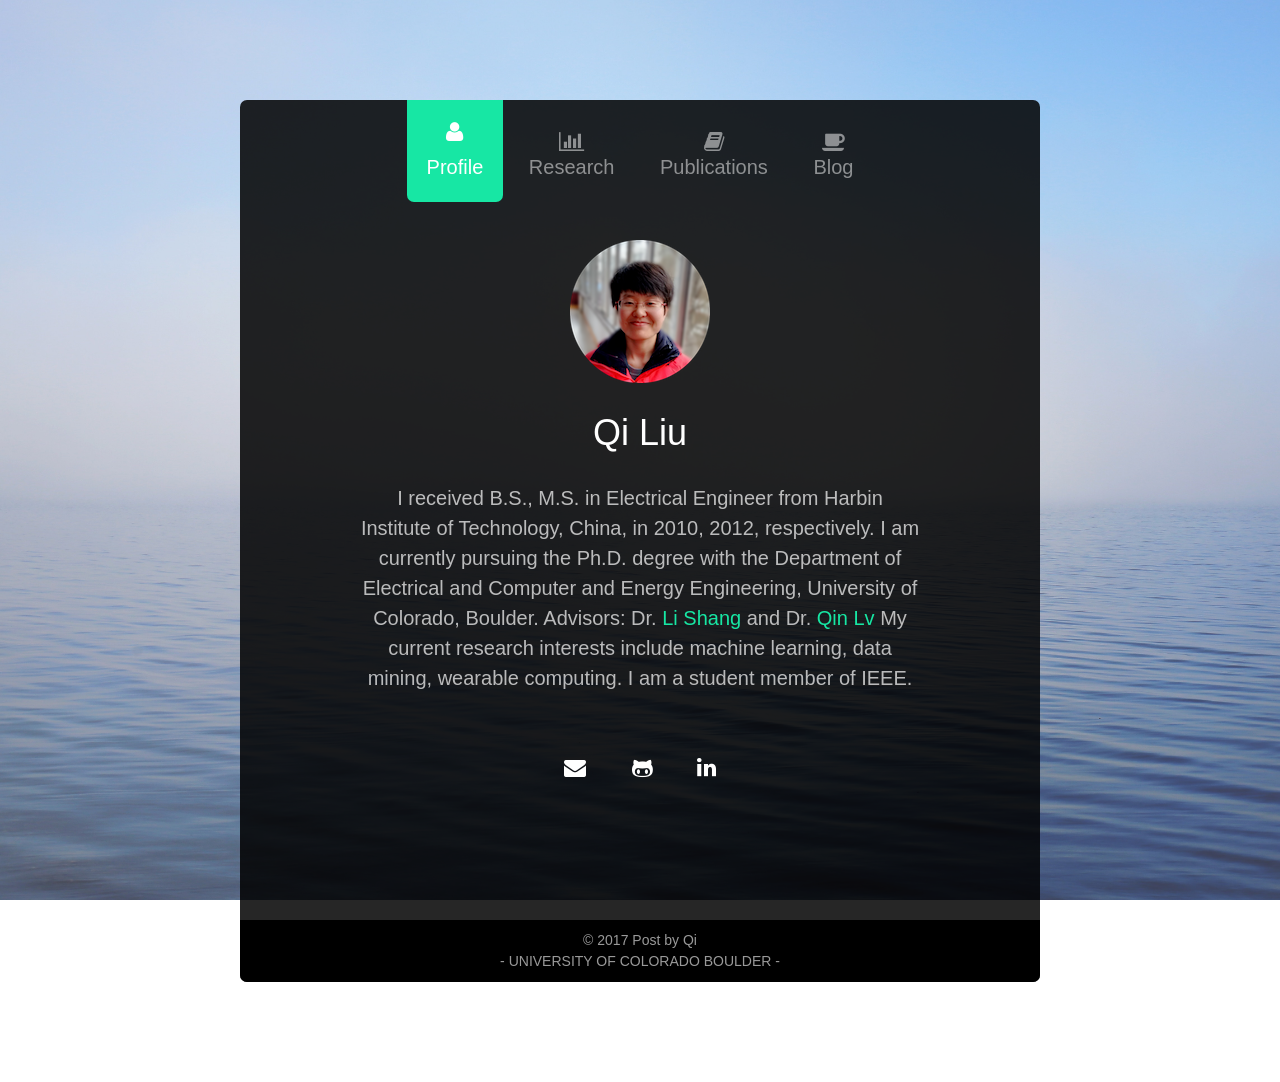
==== commit f3d3282c: "update bio" ====
--- a/index.html
+++ b/index.html
@@ -76,8 +76,9 @@
 								<h1>Qi Liu</h1>
 								<p>I received B.S., M.S. in Electrical Engineer from Harbin Institute of Technology, China, in 2010,
 									2012, respectively. I am currently pursuing the Ph.D. degree with the Department of Electrical
-									and Computer and Energy Engineering, University of Colorado, Boulder. My current research interests
-									include machine learning, data mining, wearable computing. I am a student member of IEEE.</p>
+									and Computer and Energy Engineering, University of Colorado, Boulder. Advisors: Dr. <a href="http://ecee.colorado.edu/~shangl/"
+									  target="_blank">Li Shang</a> and Dr. <a href="https://www.cs.colorado.edu/~lv/" target="_blank">Qin Lv</a>									My current research interests include machine learning, data mining, wearable computing. I am
+									a student member of IEEE.</p>
 							</div>
 						</div>
 						<!-- <div id="cv_row" class="row">
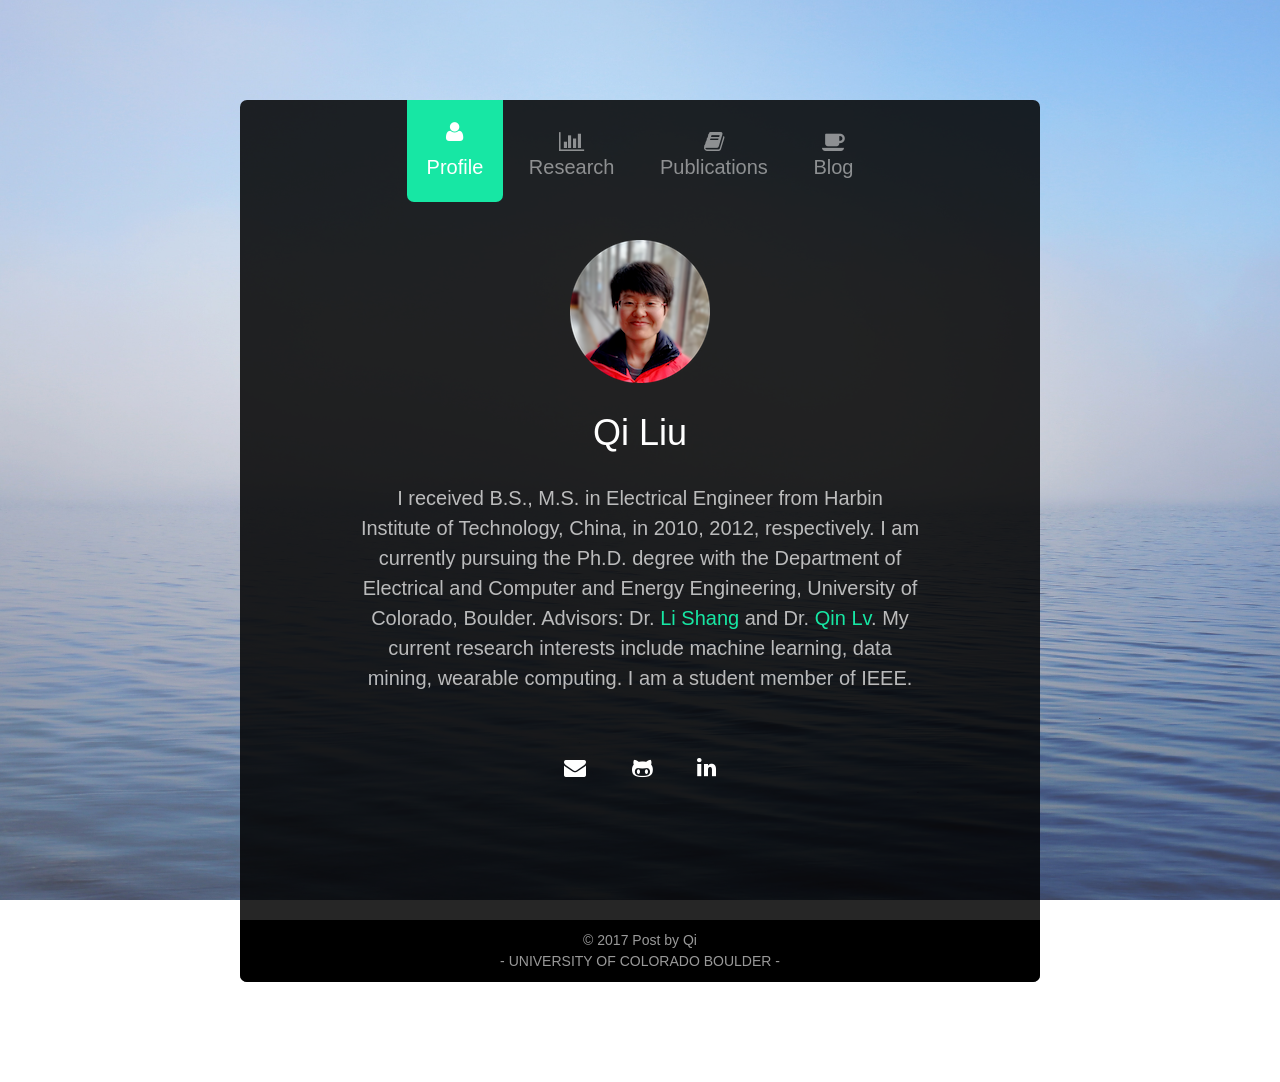
==== commit 956b63c6: "update bio" ====
--- a/index.html
+++ b/index.html
@@ -77,7 +77,8 @@
 								<p>I received B.S., M.S. in Electrical Engineer from Harbin Institute of Technology, China, in 2010,
 									2012, respectively. I am currently pursuing the Ph.D. degree with the Department of Electrical
 									and Computer and Energy Engineering, University of Colorado, Boulder. Advisors: Dr. <a href="http://ecee.colorado.edu/~shangl/"
-									  target="_blank">Li Shang</a> and Dr. <a href="https://www.cs.colorado.edu/~lv/" target="_blank">Qin Lv</a>									My current research interests include machine learning, data mining, wearable computing. I am
+									  target="_blank">Li Shang</a> and Dr. <a href="https://www.cs.colorado.edu/~lv/" target="_blank">Qin Lv</a>.
+									My current research interests include machine learning, data mining, wearable computing. I am
 									a student member of IEEE.</p>
 							</div>
 						</div>
